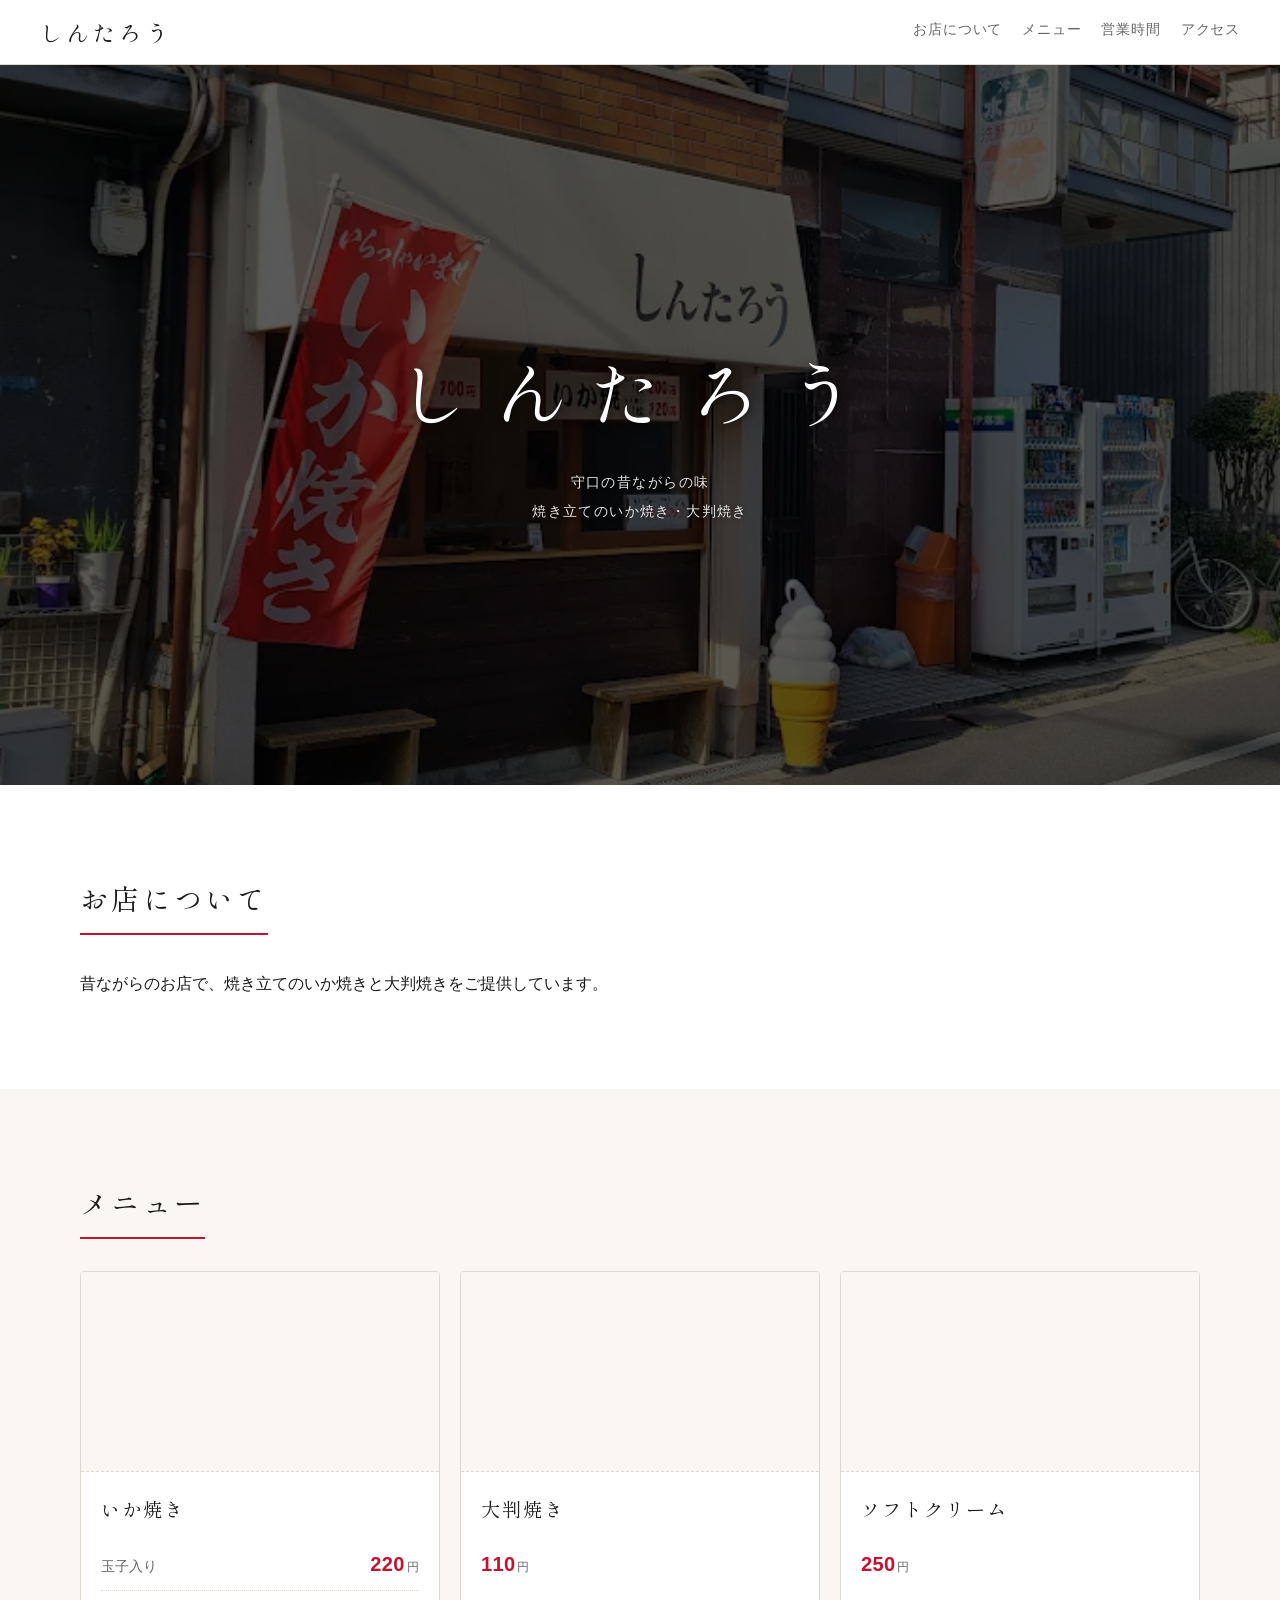
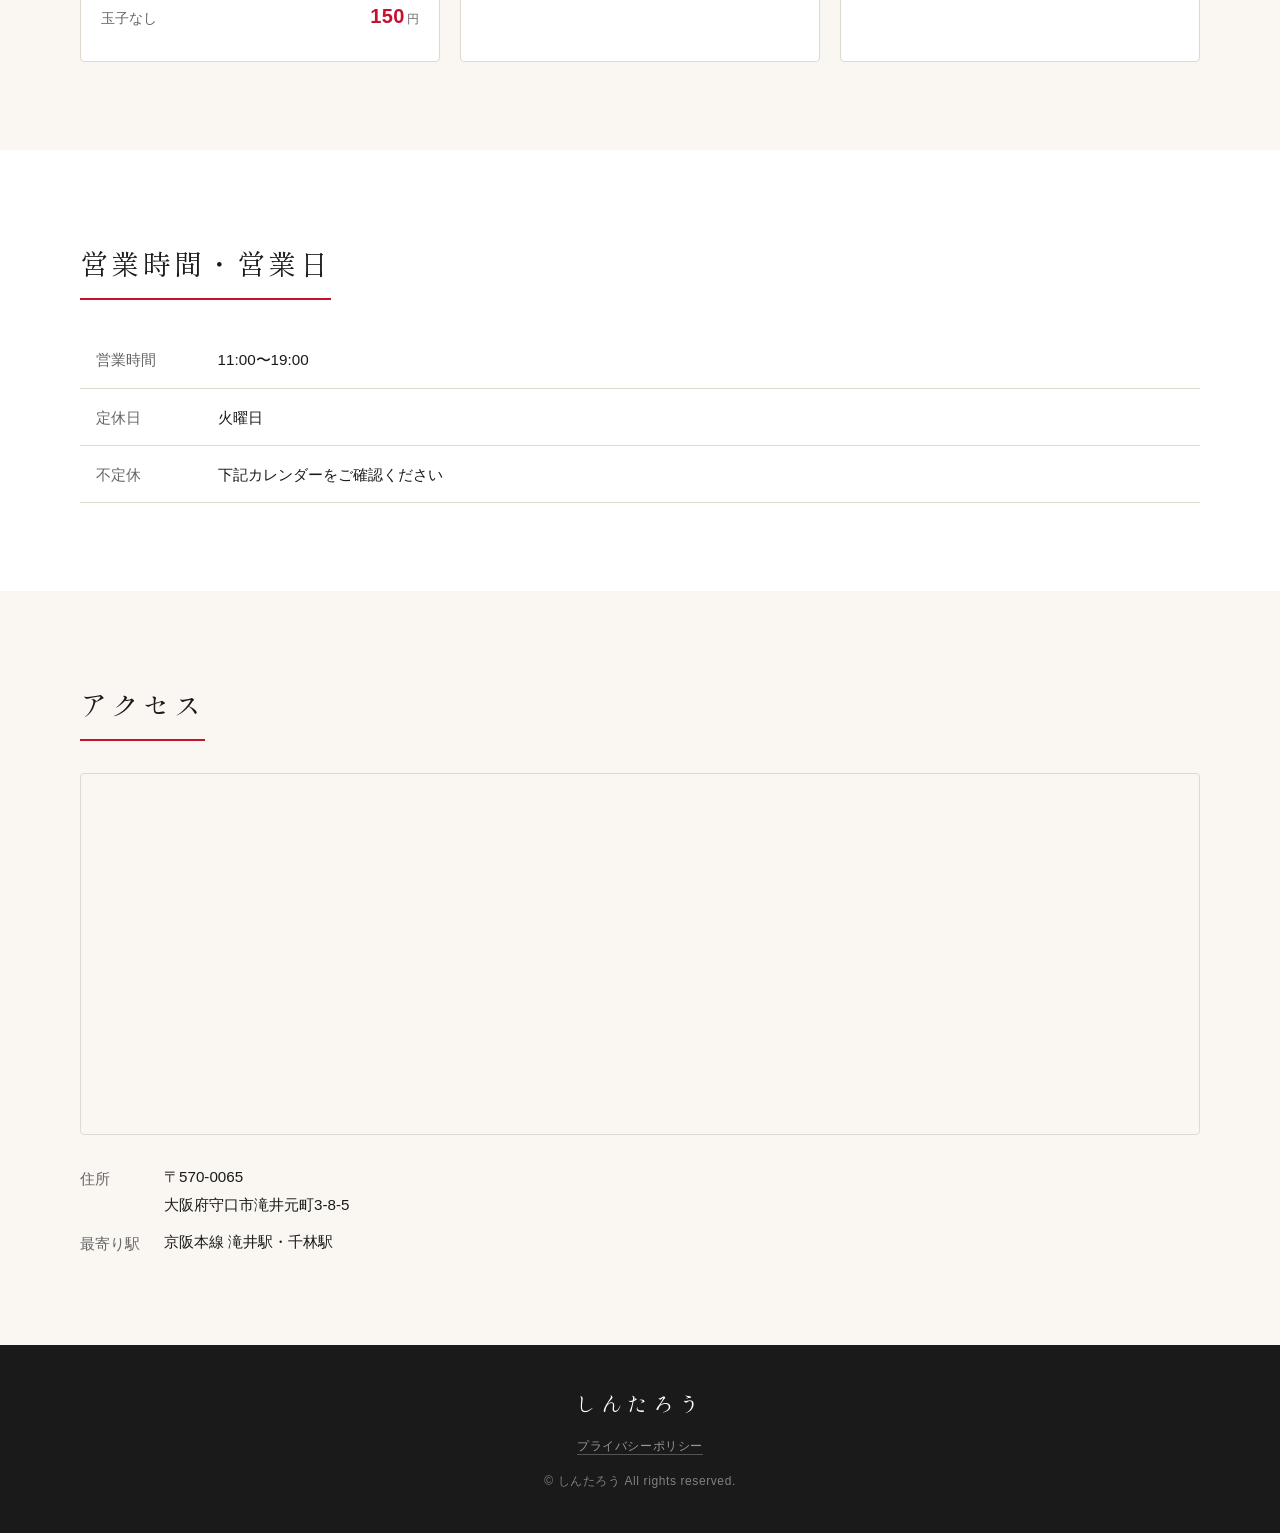
==== index.html @ 15f97fa0 "初回コミット: しんたろうHP" ====
<!DOCTYPE html>
<html lang="ja">
<head>
  <meta charset="UTF-8">
  <meta name="viewport" content="width=device-width, initial-scale=1.0">
  <meta http-equiv="X-Frame-Options" content="SAMEORIGIN">
  <meta http-equiv="X-Content-Type-Options" content="nosniff">
  <meta name="referrer" content="strict-origin-when-cross-origin">
  <meta http-equiv="Content-Security-Policy"
    content="default-src 'self'; style-src 'self'; font-src 'self'; frame-src https://maps.google.com https://www.google.com https://calendar.google.com; img-src 'self';">
  <title>しんたろう | いか焼き・大判焼き</title>
  <link rel="preload" href="fonts/shippori-mincho/VdGGAZweH5EbgHY6YExcZfDoj0BA3peS7qtgjp7PoXk4LwzLxlAlXE-_3UM.119.woff2" as="font" type="font/woff2" crossorigin>
  <link rel="stylesheet" href="style.css">
</head>
<body>

  <!-- ===== HEADER ===== -->
  <header class="site-header">
    <div class="header-inner">
      <a href="#" class="site-logo">しんたろう</a>
      <nav class="site-nav" aria-label="メインナビゲーション">
        <a href="#about">お店について</a>
        <a href="#menu">メニュー</a>
        <a href="#schedule">営業時間</a>
        <a href="#access">アクセス</a>
      </nav>
    </div>
  </header>

  <!-- ===== HERO ===== -->
  <!--
    [店舗外観写真を設定する場合]
    1. 写真を images/exterior/exterior-1.jpg に保存する
    2. style.css の「HERO」セクションのコメントを参照して background-image を設定する
  -->
  <section class="hero" aria-label="メインビジュアル">
    <div class="hero-content">
      <h1 class="hero-title">しんたろう</h1>
      <p class="hero-tagline">守口の昔ながらの味<br>焼き立てのいか焼き・大判焼き</p>
    </div>
  </section>

  <!-- ===== ABOUT ===== -->
  <section id="about" class="section">
    <div class="container">
      <h2 class="section-title">お店について</h2>
      <div class="about-body">
        <p class="about-text">昔ながらのお店で、焼き立てのいか焼きと大判焼きをご提供しています。</p>
        <!--
          [店舗写真]
          images/exterior/ に写真を格納後、以下のコメントを解除してください
        -->
        <!--
        <div class="about-photo">
          <img src="images/exterior/exterior-1.jpg" alt="しんたろう 店舗外観" width="600" height="400">
        </div>
        -->
      </div>
    </div>
  </section>

  <!-- ===== MENU ===== -->
  <section id="menu" class="section section-alt">
    <div class="container">
      <h2 class="section-title">メニュー</h2>
      <div class="menu-grid">

        <!-- いか焼き -->
        <article class="menu-card">
          <!--
            [いか焼き写真]
            images/products/ikayaki.jpg を保存後、以下を解除し
            .menu-img-placeholder の行を削除してください
          -->
          <!-- <img class="menu-img" src="images/products/ikayaki.jpg" alt="いか焼き" width="400" height="300"> -->
          <div class="menu-img-placeholder" aria-hidden="true"></div>
          <div class="menu-info">
            <h3 class="menu-name">いか焼き</h3>
            <ul class="menu-variants">
              <li>
                <span class="variant-label">玉子入り</span>
                <span class="variant-price">220<small>円</small></span>
              </li>
              <li>
                <span class="variant-label">玉子なし</span>
                <span class="variant-price">150<small>円</small></span>
              </li>
            </ul>
          </div>
        </article>

        <!-- 大判焼き -->
        <article class="menu-card">
          <!--
            [大判焼き写真]
            images/products/obanyaki.jpg を保存後、以下を解除し
            .menu-img-placeholder の行を削除してください
          -->
          <!-- <img class="menu-img" src="images/products/obanyaki.jpg" alt="大判焼き" width="400" height="300"> -->
          <div class="menu-img-placeholder" aria-hidden="true"></div>
          <div class="menu-info">
            <h3 class="menu-name">大判焼き</h3>
            <ul class="menu-variants">
              <li>
                <span class="variant-price">110<small>円</small></span>
              </li>
            </ul>
          </div>
        </article>

        <!-- ソフトクリーム -->
        <article class="menu-card">
          <!--
            [ソフトクリーム写真]
            images/products/softcream.jpg を保存後、以下を解除し
            .menu-img-placeholder の行を削除してください
          -->
          <!-- <img class="menu-img" src="images/products/softcream.jpg" alt="ソフトクリーム" width="400" height="300"> -->
          <div class="menu-img-placeholder" aria-hidden="true"></div>
          <div class="menu-info">
            <h3 class="menu-name">ソフトクリーム</h3>
            <ul class="menu-variants">
              <li>
                <span class="variant-price">250<small>円</small></span>
              </li>
            </ul>
          </div>
        </article>

        <!--
          [夏季メニュー追加箇所]
          夏季限定メニューを追加する場合は、以下のブロックをコピーして追記してください
        -->
        <!--
        <article class="menu-card">
          <div class="menu-img-placeholder" aria-hidden="true"></div>
          <div class="menu-info">
            <h3 class="menu-name">商品名</h3>
            <ul class="menu-variants">
              <li>
                <span class="variant-price">●●<small>円</small></span>
              </li>
            </ul>
          </div>
        </article>
        -->

      </div>
    </div>
  </section>

  <!-- ===== SCHEDULE ===== -->
  <section id="schedule" class="section">
    <div class="container">
      <h2 class="section-title">営業時間・営業日</h2>
      <table class="schedule-table">
        <tbody>
          <tr>
            <th scope="row">営業時間</th>
            <td>11:00〜19:00</td>
          </tr>
          <tr>
            <th scope="row">定休日</th>
            <td>火曜日</td>
          </tr>
          <tr>
            <th scope="row">不定休</th>
            <td>下記カレンダーをご確認ください</td>
          </tr>
        </tbody>
      </table>

      <!--
        [Googleカレンダー]
        カレンダー設定後、以下のコメントを解除してください
        src の URL を Google カレンダーの「埋め込みコード」で取得した URL に置き換えてください
      -->
      <!--
      <div class="calendar-embed">
        <iframe
          src="ここにGoogleカレンダーの埋め込みURLを入力"
          sandbox="allow-scripts allow-same-origin allow-popups"
          loading="lazy"
          width="100%"
          height="400"
          frameborder="0"
          scrolling="no"
          title="営業カレンダー">
        </iframe>
      </div>
      -->
    </div>
  </section>

  <!-- ===== ACCESS ===== -->
  <section id="access" class="section section-alt">
    <div class="container">
      <h2 class="section-title">アクセス</h2>

      <div class="map-embed">
        <iframe
          src="https://maps.google.com/maps?q=しんたろう+守口市&output=embed&hl=ja&z=18"
          sandbox="allow-scripts allow-same-origin"
          loading="lazy"
          width="100%"
          height="350"
          frameborder="0"
          allowfullscreen
          title="店舗地図">
        </iframe>
      </div>

      <dl class="access-list">
        <dt>住所</dt>
        <dd>〒570-0065<br>大阪府守口市滝井元町3-8-5</dd>
        <dt>最寄り駅</dt>
        <dd>京阪本線 滝井駅・千林駅</dd>
      </dl>
    </div>
  </section>

  <!-- ===== FOOTER ===== -->
  <footer class="site-footer">
    <p class="footer-logo">しんたろう</p>
    <nav class="footer-nav">
      <a href="privacy-policy.html">プライバシーポリシー</a>
    </nav>
    <p class="footer-copy">&copy; しんたろう All rights reserved.</p>
  </footer>

</body>
</html>
---- style.css ----
/* ===== FONT FACE (自己ホスティング / Shippori Mincho) ===== */

@font-face {
  font-family: 'Shippori Mincho';
  font-style: normal;
  font-weight: 400;
  font-display: swap;
  src: url('fonts/shippori-mincho/VdGGAZweH5EbgHY6YExcZfDoj0BA3peS7qtgjp7PoXk4LwzLxlAlXE-_3UM.97.woff2') format('woff2');
  unicode-range: U+7e, U+b4, U+25c6, U+2661, U+4e92, U+4eee, U+4ffa, U+5144, U+5237, U+5287, U+52b4, U+58c1, U+5bff, U+5c04, U+5c06, U+5e95, U+5f31, U+5f93, U+63c3, U+640d, U+6557, U+6614, U+662f, U+67d3, U+690d, U+6bba, U+6e6f, U+72af, U+732b, U+7518, U+7ae0, U+7ae5, U+7af6, U+822a, U+89e6, U+8a3a, U+8a98, U+8cb8, U+8de1, U+8e8d, U+95d8, U+961c, U+96a3, U+96ea, U+9bae, U+ff20, U+ff22, U+ff29, U+ff2b-ff2c;
}
@font-face {
  font-family: 'Shippori Mincho';
  font-style: normal;
  font-weight: 400;
  font-display: swap;
  src: url('fonts/shippori-mincho/VdGGAZweH5EbgHY6YExcZfDoj0BA3peS7qtgjp7PoXk4LwzLxlAlXE-_3UM.106.woff2') format('woff2');
  unicode-range: U+30f6, U+50ac, U+5178, U+51e6, U+5224, U+52dd, U+5883, U+5897, U+590f, U+5a5a, U+5bb3, U+5c65, U+5e03, U+5e2b, U+5e30, U+5eb7, U+6271, U+63f4, U+64ae, U+6574, U+672b, U+679a, U+6a29-6a2a, U+6ca2, U+6cc1, U+6d0b, U+713c, U+74b0, U+7981, U+7a0b, U+7bc0, U+7d1a, U+7d61, U+7fd2, U+822c, U+8996, U+89aa, U+8cac, U+8cbb, U+8d77, U+8def, U+9020, U+9152, U+9244, U+9662, U+967a, U+96e3, U+9759, U+ff16;
}
@font-face {
  font-family: 'Shippori Mincho';
  font-style: normal;
  font-weight: 400;
  font-display: swap;
  src: url('fonts/shippori-mincho/VdGGAZweH5EbgHY6YExcZfDoj0BA3peS7qtgjp7PoXk4LwzLxlAlXE-_3UM.111.woff2') format('woff2');
  unicode-range: U+2b, U+d7, U+300e-300f, U+4e07, U+4e8c, U+512a, U+5149, U+518d, U+5236, U+52b9, U+52d9, U+5468, U+578b, U+57fa, U+5b8c, U+5ba2, U+5c02, U+5de5, U+5f37, U+5f62, U+623b, U+63d0, U+652f, U+672a, U+6848, U+6d41, U+7136, U+7537, U+754c, U+76f4, U+79c1, U+7ba1, U+7d44, U+7d4c, U+7dcf, U+7dda, U+7de8, U+82b1, U+897f, U+8ca9, U+8cfc, U+904e, U+9664, U+982d, U+9858, U+98a8, U+9a13, U+ff13, U+ff5c;
}
@font-face {
  font-family: 'Shippori Mincho';
  font-style: normal;
  font-weight: 400;
  font-display: swap;
  src: url('fonts/shippori-mincho/VdGGAZweH5EbgHY6YExcZfDoj0BA3peS7qtgjp7PoXk4LwzLxlAlXE-_3UM.112.woff2') format('woff2');
  unicode-range: U+4e16, U+4e3b, U+4ea4, U+4ee4, U+4f4d, U+4f4f, U+4f55, U+4f9b, U+5317, U+5358, U+53c2, U+53e4, U+548c, U+571f, U+59cb, U+5cf6, U+5e38, U+63a2, U+63b2, U+6559, U+662d, U+679c, U+6c7a, U+72b6, U+7523, U+767d, U+770c, U+7a2e, U+7a3f, U+7a7a, U+7b2c, U+7b49, U+7d20, U+7d42, U+8003, U+8272, U+8a08, U+8aac, U+8cb7, U+8eab, U+8ee2, U+9054-9055, U+90fd, U+914d, U+91cd, U+969b, U+97f3, U+984c, U+ff06;
}
@font-face {
  font-family: 'Shippori Mincho';
  font-style: normal;
  font-weight: 400;
  font-display: swap;
  src: url('fonts/shippori-mincho/VdGGAZweH5EbgHY6YExcZfDoj0BA3peS7qtgjp7PoXk4LwzLxlAlXE-_3UM.113.woff2') format('woff2');
  unicode-range: U+26, U+5f, U+2026, U+203b, U+4e09, U+4eac, U+4ed5, U+4fa1, U+5143, U+5199, U+5207, U+539f, U+53e3, U+53f7, U+5411, U+5473, U+5546, U+55b6, U+5929, U+597d, U+5bb9, U+5c11, U+5c4b, U+5ddd, U+5f97, U+5fc5, U+6295, U+6301, U+6307, U+671b, U+76f8, U+78ba, U+795e, U+7d30, U+7d39, U+7d9a, U+89e3, U+8a00, U+8a73, U+8a8d, U+8a9e, U+8aad, U+8abf, U+8cea, U+8eca, U+8ffd, U+904b, U+9650, U+ff11-ff12;
}
@font-face {
  font-family: 'Shippori Mincho';
  font-style: normal;
  font-weight: 400;
  font-display: swap;
  src: url('fonts/shippori-mincho/VdGGAZweH5EbgHY6YExcZfDoj0BA3peS7qtgjp7PoXk4LwzLxlAlXE-_3UM.114.woff2') format('woff2');
  unicode-range: U+3e, U+3005, U+4e0d, U+4e88, U+4ecb, U+4ee3, U+4ef6, U+4fdd, U+4fe1, U+500b, U+50cf, U+5186, U+5316, U+53d7, U+540c, U+544a, U+54e1, U+5728, U+58f2, U+5973, U+5b89, U+5c71, U+5e02, U+5e97, U+5f15, U+5fc3, U+5fdc, U+601d, U+611b, U+611f, U+671f, U+6728, U+6765, U+683c, U+6b21, U+6ce8, U+6d3b, U+6d77, U+7530, U+7740, U+7acb, U+7d50, U+826f, U+8f09, U+8fbc, U+9001, U+9053, U+91ce, U+9762, U+98df;
}
@font-face {
  font-family: 'Shippori Mincho';
  font-style: normal;
  font-weight: 400;
  font-display: swap;
  src: url('fonts/shippori-mincho/VdGGAZweH5EbgHY6YExcZfDoj0BA3peS7qtgjp7PoXk4LwzLxlAlXE-_3UM.116.woff2') format('woff2');
  unicode-range: U+a9, U+3010-3011, U+30e2, U+4e0b, U+4eca, U+4ed6, U+4ed8, U+4f53, U+4f5c, U+4f7f, U+53d6, U+540d, U+54c1, U+5730, U+5916, U+5b50, U+5c0f, U+5f8c, U+624b, U+6570, U+6587, U+6599, U+691c, U+696d, U+6cd5, U+7269, U+7279, U+7406, U+767a-767b, U+77e5, U+7d04, U+7d22, U+8005, U+80fd, U+81ea, U+8868, U+8981, U+89a7, U+901a, U+9023, U+90e8, U+91d1, U+9332, U+958b, U+96c6, U+9ad8, U+ff1a, U+ff1f;
}
@font-face {
  font-family: 'Shippori Mincho';
  font-style: normal;
  font-weight: 400;
  font-display: swap;
  src: url('fonts/shippori-mincho/VdGGAZweH5EbgHY6YExcZfDoj0BA3peS7qtgjp7PoXk4LwzLxlAlXE-_3UM.117.woff2') format('woff2');
  unicode-range: U+4e, U+a0, U+3000, U+300c-300d, U+4e00, U+4e0a, U+4e2d, U+4e8b, U+4eba, U+4f1a, U+5165, U+5168, U+5185, U+51fa, U+5206, U+5229, U+524d, U+52d5, U+5408, U+554f, U+5831, U+5834, U+5927, U+5b9a, U+5e74, U+5f0f, U+60c5, U+65b0, U+65b9, U+6642, U+6700, U+672c, U+682a, U+6b63, U+6c17, U+7121, U+751f, U+7528, U+753b, U+76ee, U+793e, U+884c, U+898b, U+8a18, U+9593, U+95a2, U+ff01, U+ff08-ff09;
}
@font-face {
  font-family: 'Shippori Mincho';
  font-style: normal;
  font-weight: 400;
  font-display: swap;
  src: url('fonts/shippori-mincho/VdGGAZweH5EbgHY6YExcZfDoj0BA3peS7qtgjp7PoXk4LwzLxlAlXE-_3UM.118.woff2') format('woff2');
  unicode-range: U+21-22, U+27-2a, U+2c-3b, U+3f, U+41-4d, U+4f-5d, U+61-7b, U+7d, U+ab, U+ae, U+b2-b3, U+b7, U+bb, U+c9, U+cd, U+d6, U+d8, U+dc, U+e0-e5, U+e7-ed, U+ef, U+f1-f4, U+f6, U+f8, U+fa, U+fc-fd, U+103, U+14d, U+1b0, U+300-301, U+1ebf, U+1ec7, U+2013-2014, U+201c-201d, U+2039-203a, U+203c, U+2048-2049, U+2113, U+2122, U+65e5, U+6708, U+70b9;
}
@font-face {
  font-family: 'Shippori Mincho';
  font-style: normal;
  font-weight: 400;
  font-display: swap;
  src: url('fonts/shippori-mincho/VdGGAZweH5EbgHY6YExcZfDoj0BA3peS7qtgjp7PoXk4LwzLxlAlXE-_3UM.119.woff2') format('woff2');
  unicode-range: U+20, U+2027, U+3001-3002, U+3041-307f, U+3081-308f, U+3091-3093, U+3099-309a, U+309d-309e, U+30a1-30e1, U+30e3-30ed, U+30ef-30f0, U+30f2-30f4, U+30fb-30fe, U+ff0c, U+ff0e;
}

@font-face {
  font-family: 'Shippori Mincho';
  font-style: normal;
  font-weight: 700;
  font-display: swap;
  src: url('fonts/shippori-mincho/VdGDAZweH5EbgHY6YExcZfDoj0B4Z9Cm4fke5f7ErmwqJDbcxmkgTEWquC8NvBI.97.woff2') format('woff2');
  unicode-range: U+7e, U+b4, U+25c6, U+2661, U+4e92, U+4eee, U+4ffa, U+5144, U+5237, U+5287, U+52b4, U+58c1, U+5bff, U+5c04, U+5c06, U+5e95, U+5f31, U+5f93, U+63c3, U+640d, U+6557, U+6614, U+662f, U+67d3, U+690d, U+6bba, U+6e6f, U+72af, U+732b, U+7518, U+7ae0, U+7ae5, U+7af6, U+822a, U+89e6, U+8a3a, U+8a98, U+8cb8, U+8de1, U+8e8d, U+95d8, U+961c, U+96a3, U+96ea, U+9bae, U+ff20, U+ff22, U+ff29, U+ff2b-ff2c;
}
@font-face {
  font-family: 'Shippori Mincho';
  font-style: normal;
  font-weight: 700;
  font-display: swap;
  src: url('fonts/shippori-mincho/VdGDAZweH5EbgHY6YExcZfDoj0B4Z9Cm4fke5f7ErmwqJDbcxmkgTEWquC8NvBI.106.woff2') format('woff2');
  unicode-range: U+30f6, U+50ac, U+5178, U+51e6, U+5224, U+52dd, U+5883, U+5897, U+590f, U+5a5a, U+5bb3, U+5c65, U+5e03, U+5e2b, U+5e30, U+5eb7, U+6271, U+63f4, U+64ae, U+6574, U+672b, U+679a, U+6a29-6a2a, U+6ca2, U+6cc1, U+6d0b, U+713c, U+74b0, U+7981, U+7a0b, U+7bc0, U+7d1a, U+7d61, U+7fd2, U+822c, U+8996, U+89aa, U+8cac, U+8cbb, U+8d77, U+8def, U+9020, U+9152, U+9244, U+9662, U+967a, U+96e3, U+9759, U+ff16;
}
@font-face {
  font-family: 'Shippori Mincho';
  font-style: normal;
  font-weight: 700;
  font-display: swap;
  src: url('fonts/shippori-mincho/VdGDAZweH5EbgHY6YExcZfDoj0B4Z9Cm4fke5f7ErmwqJDbcxmkgTEWquC8NvBI.111.woff2') format('woff2');
  unicode-range: U+2b, U+d7, U+300e-300f, U+4e07, U+4e8c, U+512a, U+5149, U+518d, U+5236, U+52b9, U+52d9, U+5468, U+578b, U+57fa, U+5b8c, U+5ba2, U+5c02, U+5de5, U+5f37, U+5f62, U+623b, U+63d0, U+652f, U+672a, U+6848, U+6d41, U+7136, U+7537, U+754c, U+76f4, U+79c1, U+7ba1, U+7d44, U+7d4c, U+7dcf, U+7dda, U+7de8, U+82b1, U+897f, U+8ca9, U+8cfc, U+904e, U+9664, U+982d, U+9858, U+98a8, U+9a13, U+ff13, U+ff5c;
}
@font-face {
  font-family: 'Shippori Mincho';
  font-style: normal;
  font-weight: 700;
  font-display: swap;
  src: url('fonts/shippori-mincho/VdGDAZweH5EbgHY6YExcZfDoj0B4Z9Cm4fke5f7ErmwqJDbcxmkgTEWquC8NvBI.112.woff2') format('woff2');
  unicode-range: U+4e16, U+4e3b, U+4ea4, U+4ee4, U+4f4d, U+4f4f, U+4f55, U+4f9b, U+5317, U+5358, U+53c2, U+53e4, U+548c, U+571f, U+59cb, U+5cf6, U+5e38, U+63a2, U+63b2, U+6559, U+662d, U+679c, U+6c7a, U+72b6, U+7523, U+767d, U+770c, U+7a2e, U+7a3f, U+7a7a, U+7b2c, U+7b49, U+7d20, U+7d42, U+8003, U+8272, U+8a08, U+8aac, U+8cb7, U+8eab, U+8ee2, U+9054-9055, U+90fd, U+914d, U+91cd, U+969b, U+97f3, U+984c, U+ff06;
}
@font-face {
  font-family: 'Shippori Mincho';
  font-style: normal;
  font-weight: 700;
  font-display: swap;
  src: url('fonts/shippori-mincho/VdGDAZweH5EbgHY6YExcZfDoj0B4Z9Cm4fke5f7ErmwqJDbcxmkgTEWquC8NvBI.113.woff2') format('woff2');
  unicode-range: U+26, U+5f, U+2026, U+203b, U+4e09, U+4eac, U+4ed5, U+4fa1, U+5143, U+5199, U+5207, U+539f, U+53e3, U+53f7, U+5411, U+5473, U+5546, U+55b6, U+5929, U+597d, U+5bb9, U+5c11, U+5c4b, U+5ddd, U+5f97, U+5fc5, U+6295, U+6301, U+6307, U+671b, U+76f8, U+78ba, U+795e, U+7d30, U+7d39, U+7d9a, U+89e3, U+8a00, U+8a73, U+8a8d, U+8a9e, U+8aad, U+8abf, U+8cea, U+8eca, U+8ffd, U+904b, U+9650, U+ff11-ff12;
}
@font-face {
  font-family: 'Shippori Mincho';
  font-style: normal;
  font-weight: 700;
  font-display: swap;
  src: url('fonts/shippori-mincho/VdGDAZweH5EbgHY6YExcZfDoj0B4Z9Cm4fke5f7ErmwqJDbcxmkgTEWquC8NvBI.114.woff2') format('woff2');
  unicode-range: U+3e, U+3005, U+4e0d, U+4e88, U+4ecb, U+4ee3, U+4ef6, U+4fdd, U+4fe1, U+500b, U+50cf, U+5186, U+5316, U+53d7, U+540c, U+544a, U+54e1, U+5728, U+58f2, U+5973, U+5b89, U+5c71, U+5e02, U+5e97, U+5f15, U+5fc3, U+5fdc, U+601d, U+611b, U+611f, U+671f, U+6728, U+6765, U+683c, U+6b21, U+6ce8, U+6d3b, U+6d77, U+7530, U+7740, U+7acb, U+7d50, U+826f, U+8f09, U+8fbc, U+9001, U+9053, U+91ce, U+9762, U+98df;
}
@font-face {
  font-family: 'Shippori Mincho';
  font-style: normal;
  font-weight: 700;
  font-display: swap;
  src: url('fonts/shippori-mincho/VdGDAZweH5EbgHY6YExcZfDoj0B4Z9Cm4fke5f7ErmwqJDbcxmkgTEWquC8NvBI.116.woff2') format('woff2');
  unicode-range: U+a9, U+3010-3011, U+30e2, U+4e0b, U+4eca, U+4ed6, U+4ed8, U+4f53, U+4f5c, U+4f7f, U+53d6, U+540d, U+54c1, U+5730, U+5916, U+5b50, U+5c0f, U+5f8c, U+624b, U+6570, U+6587, U+6599, U+691c, U+696d, U+6cd5, U+7269, U+7279, U+7406, U+767a-767b, U+77e5, U+7d04, U+7d22, U+8005, U+80fd, U+81ea, U+8868, U+8981, U+89a7, U+901a, U+9023, U+90e8, U+91d1, U+9332, U+958b, U+96c6, U+9ad8, U+ff1a, U+ff1f;
}
@font-face {
  font-family: 'Shippori Mincho';
  font-style: normal;
  font-weight: 700;
  font-display: swap;
  src: url('fonts/shippori-mincho/VdGDAZweH5EbgHY6YExcZfDoj0B4Z9Cm4fke5f7ErmwqJDbcxmkgTEWquC8NvBI.117.woff2') format('woff2');
  unicode-range: U+4e, U+a0, U+3000, U+300c-300d, U+4e00, U+4e0a, U+4e2d, U+4e8b, U+4eba, U+4f1a, U+5165, U+5168, U+5185, U+51fa, U+5206, U+5229, U+524d, U+52d5, U+5408, U+554f, U+5831, U+5834, U+5927, U+5b9a, U+5e74, U+5f0f, U+60c5, U+65b0, U+65b9, U+6642, U+6700, U+672c, U+682a, U+6b63, U+6c17, U+7121, U+751f, U+7528, U+753b, U+76ee, U+793e, U+884c, U+898b, U+8a18, U+9593, U+95a2, U+ff01, U+ff08-ff09;
}
@font-face {
  font-family: 'Shippori Mincho';
  font-style: normal;
  font-weight: 700;
  font-display: swap;
  src: url('fonts/shippori-mincho/VdGDAZweH5EbgHY6YExcZfDoj0B4Z9Cm4fke5f7ErmwqJDbcxmkgTEWquC8NvBI.118.woff2') format('woff2');
  unicode-range: U+21-22, U+27-2a, U+2c-3b, U+3f, U+41-4d, U+4f-5d, U+61-7b, U+7d, U+ab, U+ae, U+b2-b3, U+b7, U+bb, U+c9, U+cd, U+d6, U+d8, U+dc, U+e0-e5, U+e7-ed, U+ef, U+f1-f4, U+f6, U+f8, U+fa, U+fc-fd, U+103, U+14d, U+1b0, U+300-301, U+1ebf, U+1ec7, U+2013-2014, U+201c-201d, U+2039-203a, U+203c, U+2048-2049, U+2113, U+2122, U+65e5, U+6708, U+70b9;
}
@font-face {
  font-family: 'Shippori Mincho';
  font-style: normal;
  font-weight: 700;
  font-display: swap;
  src: url('fonts/shippori-mincho/VdGDAZweH5EbgHY6YExcZfDoj0B4Z9Cm4fke5f7ErmwqJDbcxmkgTEWquC8NvBI.119.woff2') format('woff2');
  unicode-range: U+20, U+2027, U+3001-3002, U+3041-307f, U+3081-308f, U+3091-3093, U+3099-309a, U+309d-309e, U+30a1-30e1, U+30e3-30ed, U+30ef-30f0, U+30f2-30f4, U+30fb-30fe, U+ff0c, U+ff0e;
}


/* ===== VARIABLES ===== */

:root {
  --color-bg:       #FFFFFF;
  --color-bg-alt:   #FAF7F2;
  --color-accent:   #C41230;
  --color-text:     #1A1A1A;
  --color-text-sub: #666666;
  --color-border:   #E0D9D0;

  --font-heading: 'Shippori Mincho', '游明朝', 'Yu Mincho', serif;
  --font-body: 'Noto Sans JP', 'Hiragino Kaku Gothic Pro', 'Yu Gothic', sans-serif;

  --max-width: 1200px;
  --section-py: 3.5rem;
  --section-px: 1.25rem;
}


/* ===== RESET / BASE ===== */

*, *::before, *::after {
  box-sizing: border-box;
  margin: 0;
  padding: 0;
}

html {
  scroll-behavior: smooth;
  font-size: 16px;
}

body {
  font-family: var(--font-body);
  color: var(--color-text);
  background: var(--color-bg);
  line-height: 1.8;
  -webkit-text-size-adjust: 100%;
}

img {
  width: 100%;
  height: auto;
  display: block;
}

ul {
  list-style: none;
}

a {
  color: inherit;
  text-decoration: none;
}


/* ===== CONTAINER ===== */

.container {
  width: 100%;
  max-width: var(--max-width);
  margin-inline: auto;
  padding-inline: var(--section-px);
}


/* ===== SECTION (共通) ===== */

.section {
  padding-block: var(--section-py);
  background: var(--color-bg);
}

.section-alt {
  background: var(--color-bg-alt);
}

.section-title {
  font-family: var(--font-heading);
  font-size: 1.5rem;
  font-weight: 400;
  letter-spacing: 0.12em;
  margin-bottom: 2rem;
  padding-bottom: 0.6rem;
  border-bottom: 2px solid var(--color-accent);
  display: inline-block;
}


/* ===== HEADER ===== */

.site-header {
  position: sticky;
  top: 0;
  z-index: 100;
  background: var(--color-bg);
  border-bottom: 1px solid var(--color-border);
}

.header-inner {
  display: flex;
  flex-direction: column;
  align-items: center;
  gap: 0.4rem;
  padding-block: 0.75rem;
  padding-inline: var(--section-px);
  width: 100%;
}

.site-logo {
  font-family: var(--font-heading);
  font-size: 1.4rem;
  font-weight: 400;
  letter-spacing: 0.2em;
  color: var(--color-text);
}

.site-nav {
  display: flex;
  gap: 1.25rem;
  flex-wrap: wrap;
  justify-content: center;
}

.site-nav a {
  font-size: 0.78rem;
  color: var(--color-text-sub);
  letter-spacing: 0.06em;
  padding-bottom: 2px;
  border-bottom: 1px solid transparent;
  transition: color 0.2s, border-color 0.2s;
}

.site-nav a:hover {
  color: var(--color-accent);
  border-bottom-color: var(--color-accent);
}


/* ===== HERO ===== */

.hero {
  background-image: url('images/exterior/exterior-1.jpg');
  background-size: cover;
  background-position: center;
  position: relative;
  display: flex;
  align-items: center;
  justify-content: center;
  min-height: 42vh;
  text-align: center;
  padding: 3rem var(--section-px);
}

.hero::before {
  content: '';
  position: absolute;
  inset: 0;
  background: rgba(0, 0, 0, 0.65);
}

.hero-content {
  position: relative;
  color: #fff;
}

.hero-title {
  font-family: var(--font-heading);
  font-size: 2.6rem;
  font-weight: 400;
  letter-spacing: 0.35em;
  margin-bottom: 0.8rem;
  text-shadow: 0 2px 8px rgba(0, 0, 0, 0.6);
}

.hero-tagline {
  font-size: 0.88rem;
  letter-spacing: 0.1em;
  line-height: 2;
  opacity: 0.9;
  text-shadow: 0 1px 4px rgba(0, 0, 0, 0.6);
}


/* ===== ABOUT ===== */

.about-body {
  display: flex;
  flex-direction: column;
  gap: 1.5rem;
}

.about-text {
  font-size: 1rem;
  line-height: 2.1;
}

.about-photo img {
  border-radius: 4px;
}


/* ===== MENU ===== */

.menu-grid {
  display: grid;
  grid-template-columns: 1fr;
  gap: 1.25rem;
}

.menu-card {
  background: var(--color-bg);
  border: 1px solid var(--color-border);
  border-radius: 4px;
  overflow: hidden;
}

.menu-img {
  width: 100%;
  height: 200px;
  object-fit: cover;
}

.menu-img-placeholder {
  width: 100%;
  height: 200px;
  background: var(--color-bg-alt);
  border-bottom: 1px dashed var(--color-border);
}

.menu-info {
  padding: 1.25rem;
}

.menu-name {
  font-family: var(--font-heading);
  font-size: 1.2rem;
  font-weight: 400;
  letter-spacing: 0.1em;
  margin-bottom: 0.8rem;
}

.menu-variants {
  display: flex;
  flex-direction: column;
  gap: 0;
}

.menu-variants li {
  display: flex;
  justify-content: space-between;
  align-items: baseline;
  font-size: 0.9rem;
  padding-block: 0.45rem;
  border-bottom: 1px dotted var(--color-border);
}

.menu-variants li:last-child {
  border-bottom: none;
}

.variant-label {
  color: var(--color-text-sub);
}

.variant-price {
  font-size: 1.25rem;
  font-weight: 700;
  color: var(--color-accent);
  letter-spacing: 0.02em;
}

.variant-price small {
  font-size: 0.72rem;
  font-weight: 400;
  color: var(--color-text-sub);
  margin-left: 0.15em;
}


/* ===== SCHEDULE ===== */

.schedule-table {
  width: 100%;
  border-collapse: collapse;
  font-size: 0.95rem;
}

.schedule-table th,
.schedule-table td {
  padding: 0.9rem 1rem;
  text-align: left;
  border-bottom: 1px solid var(--color-border);
}

.schedule-table th {
  width: 8em;
  font-weight: 500;
  color: var(--color-text-sub);
  white-space: nowrap;
}

.calendar-embed {
  margin-top: 2rem;
  border: 1px solid var(--color-border);
  border-radius: 4px;
  overflow: hidden;
}


/* ===== ACCESS ===== */

.map-embed {
  margin-bottom: 1.75rem;
  border: 1px solid var(--color-border);
  border-radius: 4px;
  overflow: hidden;
}

.access-list {
  display: grid;
  grid-template-columns: auto 1fr;
  gap: 0.65rem 1.5rem;
  font-size: 0.95rem;
}

.access-list dt {
  font-weight: 500;
  color: var(--color-text-sub);
  white-space: nowrap;
  padding-top: 0.1em;
}

.access-list dd {
  line-height: 1.8;
}


/* ===== FOOTER ===== */

.site-footer {
  background: var(--color-text);
  color: #fff;
  text-align: center;
  padding: 2.5rem var(--section-px);
}

.footer-logo {
  font-family: var(--font-heading);
  font-size: 1.3rem;
  font-weight: 400;
  letter-spacing: 0.25em;
  margin-bottom: 0.5rem;
}

.footer-nav {
  margin-bottom: 0.75rem;
}

.footer-nav a {
  font-size: 0.75rem;
  color: rgba(255, 255, 255, 0.55);
  letter-spacing: 0.05em;
  border-bottom: 1px solid rgba(255, 255, 255, 0.25);
  padding-bottom: 1px;
  transition: color 0.2s;
}

.footer-nav a:hover {
  color: #fff;
}

.footer-copy {
  font-size: 0.75rem;
  color: rgba(255, 255, 255, 0.45);
  letter-spacing: 0.05em;
}


/* ===== PRIVACY POLICY ===== */

.policy-body {
  display: flex;
  flex-direction: column;
  gap: 2rem;
  max-width: 720px;
}

.policy-section {
  display: flex;
  flex-direction: column;
  gap: 0.75rem;
}

.policy-heading {
  font-family: var(--font-heading);
  font-size: 1.1rem;
  font-weight: 400;
  letter-spacing: 0.08em;
  color: var(--color-text);
  padding-bottom: 0.4rem;
  border-bottom: 1px solid var(--color-border);
}

.policy-body p {
  font-size: 0.95rem;
  line-height: 1.9;
  color: var(--color-text);
}

.policy-list {
  list-style: disc;
  padding-left: 1.5rem;
  display: flex;
  flex-direction: column;
  gap: 0.3rem;
  font-size: 0.95rem;
  line-height: 1.9;
}

.policy-link-wrap a {
  color: var(--color-accent);
  border-bottom: 1px solid currentColor;
  padding-bottom: 1px;
  font-size: 0.9rem;
}

.policy-date {
  font-size: 0.85rem;
  color: var(--color-text-sub);
  margin-top: 1rem;
}


/* ===== RESPONSIVE — TABLET (600px+) ===== */

@media (min-width: 600px) {
  :root {
    --section-px: 2rem;
    --section-py: 4.5rem;
  }

  .header-inner {
    flex-direction: row;
    justify-content: space-between;
  }

  .site-nav a {
    font-size: 0.85rem;
  }

  .hero {
    min-height: 50vh;
  }

  .hero-title {
    font-size: 3.5rem;
  }

  .menu-grid {
    grid-template-columns: repeat(2, 1fr);
  }

  .about-body {
    flex-direction: row;
    align-items: flex-start;
    gap: 2.5rem;
  }

  .about-text {
    flex: 1;
  }

  .about-photo {
    flex: 1;
  }
}


/* ===== RESPONSIVE — PC (1024px+) ===== */

@media (min-width: 1024px) {
  :root {
    --section-px: 2.5rem;
    --section-py: 5.5rem;
  }

  .hero {
    min-height: 80vh;
  }

  .hero-title {
    font-size: 4.5rem;
  }

  .section-title {
    font-size: 1.75rem;
  }

  .menu-grid {
    grid-template-columns: repeat(3, 1fr);
  }
}
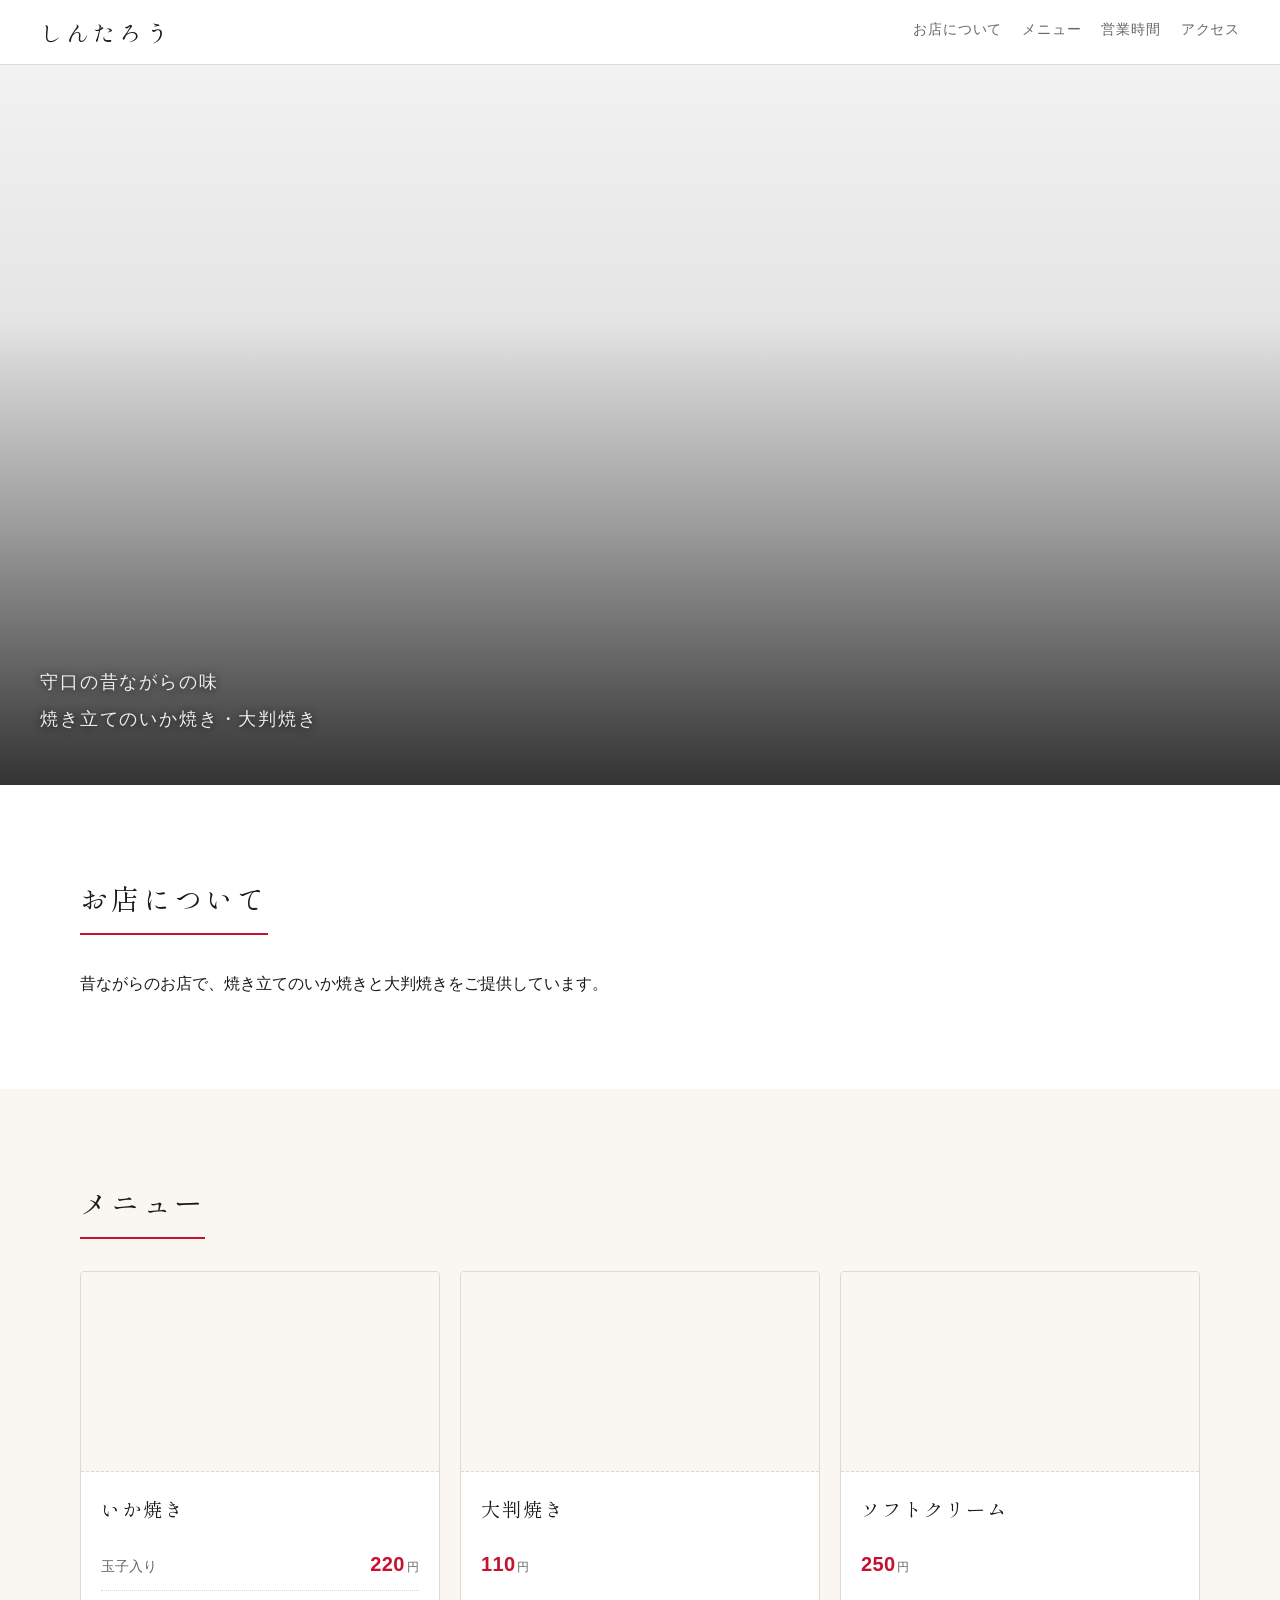
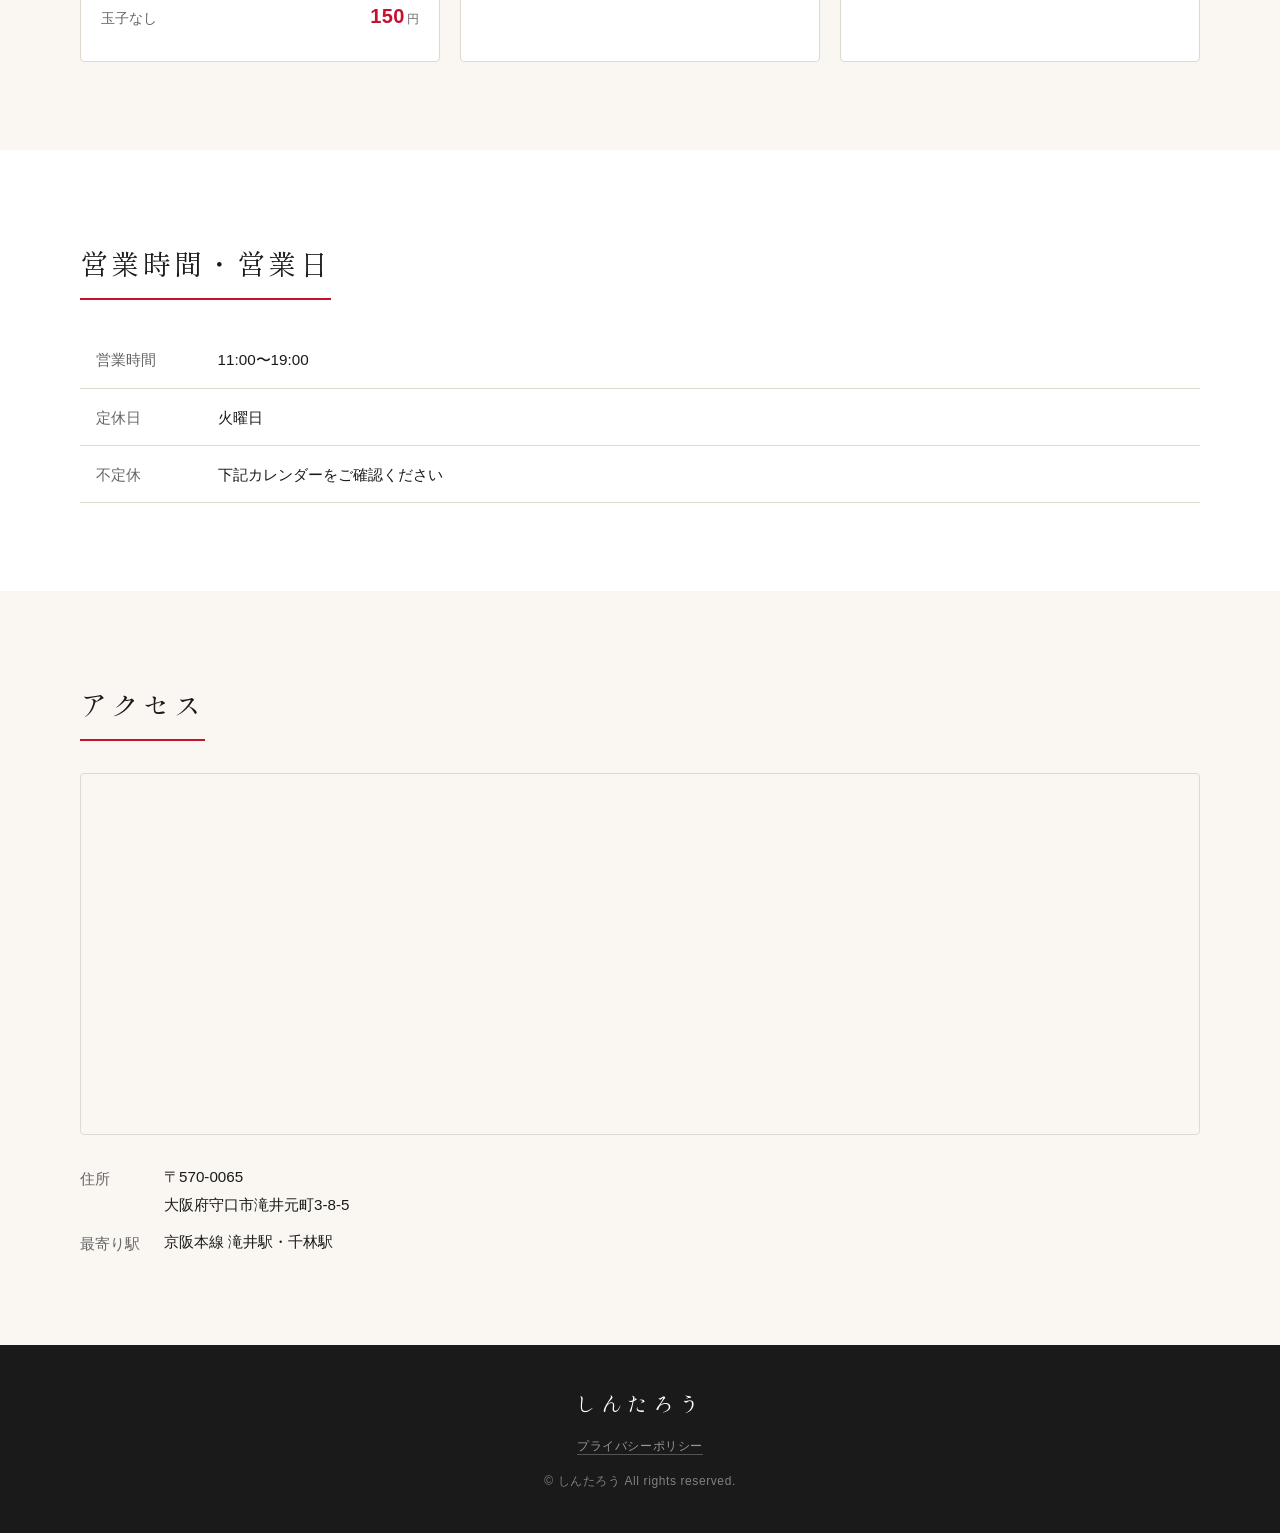
==== commit 5cf853aa: "feat: Hero セクションに CSS keyframe スライドショーを実装 - 店舗外観写真3枚（webp）をクロスフェードで切り替えるスライドショーを追加 - グラデーションオーバーレイ（下" ====
--- a/index.html
+++ b/index.html
@@ -28,14 +28,11 @@
   </header>
 
   <!-- ===== HERO ===== -->
-  <!--
-    [店舗外観写真を設定する場合]
-    1. 写真を images/exterior/exterior-1.jpg に保存する
-    2. style.css の「HERO」セクションのコメントを参照して background-image を設定する
-  -->
   <section class="hero" aria-label="メインビジュアル">
+    <div class="hero-slide hero-slide--1" aria-hidden="true"></div>
+    <div class="hero-slide hero-slide--2" aria-hidden="true"></div>
+    <div class="hero-slide hero-slide--3" aria-hidden="true"></div>
     <div class="hero-content">
-      <h1 class="hero-title">しんたろう</h1>
       <p class="hero-tagline">守口の昔ながらの味<br>焼き立てのいか焼き・大判焼き</p>
     </div>
   </section>
@@ -199,13 +196,13 @@
 
       <div class="map-embed">
         <iframe
-          src="https://maps.google.com/maps?q=しんたろう+守口市&output=embed&hl=ja&z=18"
-          sandbox="allow-scripts allow-same-origin"
-          loading="lazy"
+          src="https://www.google.com/maps/embed?pb=!1m14!1m8!1m3!1d1639.593807364165!2d135.558854!3d34.725665!3m2!1i1024!2i768!4f13.1!3m3!1m2!1s0x6000e10b9ab30001%3A0xc4cb80f1c37f823f!2z44GX44KL44Gf44KN44GG!5e0!3m2!1sja!2sus!4v1777469554368!5m2!1sja!2sus"
           width="100%"
           height="350"
           frameborder="0"
           allowfullscreen
+          loading="lazy"
+          referrerpolicy="no-referrer-when-downgrade"
           title="店舗地図">
         </iframe>
       </div>
--- a/style.css
+++ b/style.css
@@ -1,190 +1,323 @@
 /* ===== FONT FACE (自己ホスティング / Shippori Mincho) ===== */
 
 @font-face {
-  font-family: 'Shippori Mincho';
-  font-style: normal;
-  font-weight: 400;
-  font-display: swap;
-  src: url('fonts/shippori-mincho/VdGGAZweH5EbgHY6YExcZfDoj0BA3peS7qtgjp7PoXk4LwzLxlAlXE-_3UM.97.woff2') format('woff2');
-  unicode-range: U+7e, U+b4, U+25c6, U+2661, U+4e92, U+4eee, U+4ffa, U+5144, U+5237, U+5287, U+52b4, U+58c1, U+5bff, U+5c04, U+5c06, U+5e95, U+5f31, U+5f93, U+63c3, U+640d, U+6557, U+6614, U+662f, U+67d3, U+690d, U+6bba, U+6e6f, U+72af, U+732b, U+7518, U+7ae0, U+7ae5, U+7af6, U+822a, U+89e6, U+8a3a, U+8a98, U+8cb8, U+8de1, U+8e8d, U+95d8, U+961c, U+96a3, U+96ea, U+9bae, U+ff20, U+ff22, U+ff29, U+ff2b-ff2c;
-}
-@font-face {
-  font-family: 'Shippori Mincho';
-  font-style: normal;
-  font-weight: 400;
-  font-display: swap;
-  src: url('fonts/shippori-mincho/VdGGAZweH5EbgHY6YExcZfDoj0BA3peS7qtgjp7PoXk4LwzLxlAlXE-_3UM.106.woff2') format('woff2');
-  unicode-range: U+30f6, U+50ac, U+5178, U+51e6, U+5224, U+52dd, U+5883, U+5897, U+590f, U+5a5a, U+5bb3, U+5c65, U+5e03, U+5e2b, U+5e30, U+5eb7, U+6271, U+63f4, U+64ae, U+6574, U+672b, U+679a, U+6a29-6a2a, U+6ca2, U+6cc1, U+6d0b, U+713c, U+74b0, U+7981, U+7a0b, U+7bc0, U+7d1a, U+7d61, U+7fd2, U+822c, U+8996, U+89aa, U+8cac, U+8cbb, U+8d77, U+8def, U+9020, U+9152, U+9244, U+9662, U+967a, U+96e3, U+9759, U+ff16;
-}
-@font-face {
-  font-family: 'Shippori Mincho';
-  font-style: normal;
-  font-weight: 400;
-  font-display: swap;
-  src: url('fonts/shippori-mincho/VdGGAZweH5EbgHY6YExcZfDoj0BA3peS7qtgjp7PoXk4LwzLxlAlXE-_3UM.111.woff2') format('woff2');
-  unicode-range: U+2b, U+d7, U+300e-300f, U+4e07, U+4e8c, U+512a, U+5149, U+518d, U+5236, U+52b9, U+52d9, U+5468, U+578b, U+57fa, U+5b8c, U+5ba2, U+5c02, U+5de5, U+5f37, U+5f62, U+623b, U+63d0, U+652f, U+672a, U+6848, U+6d41, U+7136, U+7537, U+754c, U+76f4, U+79c1, U+7ba1, U+7d44, U+7d4c, U+7dcf, U+7dda, U+7de8, U+82b1, U+897f, U+8ca9, U+8cfc, U+904e, U+9664, U+982d, U+9858, U+98a8, U+9a13, U+ff13, U+ff5c;
-}
-@font-face {
-  font-family: 'Shippori Mincho';
-  font-style: normal;
-  font-weight: 400;
-  font-display: swap;
-  src: url('fonts/shippori-mincho/VdGGAZweH5EbgHY6YExcZfDoj0BA3peS7qtgjp7PoXk4LwzLxlAlXE-_3UM.112.woff2') format('woff2');
-  unicode-range: U+4e16, U+4e3b, U+4ea4, U+4ee4, U+4f4d, U+4f4f, U+4f55, U+4f9b, U+5317, U+5358, U+53c2, U+53e4, U+548c, U+571f, U+59cb, U+5cf6, U+5e38, U+63a2, U+63b2, U+6559, U+662d, U+679c, U+6c7a, U+72b6, U+7523, U+767d, U+770c, U+7a2e, U+7a3f, U+7a7a, U+7b2c, U+7b49, U+7d20, U+7d42, U+8003, U+8272, U+8a08, U+8aac, U+8cb7, U+8eab, U+8ee2, U+9054-9055, U+90fd, U+914d, U+91cd, U+969b, U+97f3, U+984c, U+ff06;
-}
-@font-face {
-  font-family: 'Shippori Mincho';
-  font-style: normal;
-  font-weight: 400;
-  font-display: swap;
-  src: url('fonts/shippori-mincho/VdGGAZweH5EbgHY6YExcZfDoj0BA3peS7qtgjp7PoXk4LwzLxlAlXE-_3UM.113.woff2') format('woff2');
-  unicode-range: U+26, U+5f, U+2026, U+203b, U+4e09, U+4eac, U+4ed5, U+4fa1, U+5143, U+5199, U+5207, U+539f, U+53e3, U+53f7, U+5411, U+5473, U+5546, U+55b6, U+5929, U+597d, U+5bb9, U+5c11, U+5c4b, U+5ddd, U+5f97, U+5fc5, U+6295, U+6301, U+6307, U+671b, U+76f8, U+78ba, U+795e, U+7d30, U+7d39, U+7d9a, U+89e3, U+8a00, U+8a73, U+8a8d, U+8a9e, U+8aad, U+8abf, U+8cea, U+8eca, U+8ffd, U+904b, U+9650, U+ff11-ff12;
-}
-@font-face {
-  font-family: 'Shippori Mincho';
-  font-style: normal;
-  font-weight: 400;
-  font-display: swap;
-  src: url('fonts/shippori-mincho/VdGGAZweH5EbgHY6YExcZfDoj0BA3peS7qtgjp7PoXk4LwzLxlAlXE-_3UM.114.woff2') format('woff2');
-  unicode-range: U+3e, U+3005, U+4e0d, U+4e88, U+4ecb, U+4ee3, U+4ef6, U+4fdd, U+4fe1, U+500b, U+50cf, U+5186, U+5316, U+53d7, U+540c, U+544a, U+54e1, U+5728, U+58f2, U+5973, U+5b89, U+5c71, U+5e02, U+5e97, U+5f15, U+5fc3, U+5fdc, U+601d, U+611b, U+611f, U+671f, U+6728, U+6765, U+683c, U+6b21, U+6ce8, U+6d3b, U+6d77, U+7530, U+7740, U+7acb, U+7d50, U+826f, U+8f09, U+8fbc, U+9001, U+9053, U+91ce, U+9762, U+98df;
-}
-@font-face {
-  font-family: 'Shippori Mincho';
-  font-style: normal;
-  font-weight: 400;
-  font-display: swap;
-  src: url('fonts/shippori-mincho/VdGGAZweH5EbgHY6YExcZfDoj0BA3peS7qtgjp7PoXk4LwzLxlAlXE-_3UM.116.woff2') format('woff2');
-  unicode-range: U+a9, U+3010-3011, U+30e2, U+4e0b, U+4eca, U+4ed6, U+4ed8, U+4f53, U+4f5c, U+4f7f, U+53d6, U+540d, U+54c1, U+5730, U+5916, U+5b50, U+5c0f, U+5f8c, U+624b, U+6570, U+6587, U+6599, U+691c, U+696d, U+6cd5, U+7269, U+7279, U+7406, U+767a-767b, U+77e5, U+7d04, U+7d22, U+8005, U+80fd, U+81ea, U+8868, U+8981, U+89a7, U+901a, U+9023, U+90e8, U+91d1, U+9332, U+958b, U+96c6, U+9ad8, U+ff1a, U+ff1f;
-}
-@font-face {
-  font-family: 'Shippori Mincho';
-  font-style: normal;
-  font-weight: 400;
-  font-display: swap;
-  src: url('fonts/shippori-mincho/VdGGAZweH5EbgHY6YExcZfDoj0BA3peS7qtgjp7PoXk4LwzLxlAlXE-_3UM.117.woff2') format('woff2');
-  unicode-range: U+4e, U+a0, U+3000, U+300c-300d, U+4e00, U+4e0a, U+4e2d, U+4e8b, U+4eba, U+4f1a, U+5165, U+5168, U+5185, U+51fa, U+5206, U+5229, U+524d, U+52d5, U+5408, U+554f, U+5831, U+5834, U+5927, U+5b9a, U+5e74, U+5f0f, U+60c5, U+65b0, U+65b9, U+6642, U+6700, U+672c, U+682a, U+6b63, U+6c17, U+7121, U+751f, U+7528, U+753b, U+76ee, U+793e, U+884c, U+898b, U+8a18, U+9593, U+95a2, U+ff01, U+ff08-ff09;
-}
-@font-face {
-  font-family: 'Shippori Mincho';
-  font-style: normal;
-  font-weight: 400;
-  font-display: swap;
-  src: url('fonts/shippori-mincho/VdGGAZweH5EbgHY6YExcZfDoj0BA3peS7qtgjp7PoXk4LwzLxlAlXE-_3UM.118.woff2') format('woff2');
-  unicode-range: U+21-22, U+27-2a, U+2c-3b, U+3f, U+41-4d, U+4f-5d, U+61-7b, U+7d, U+ab, U+ae, U+b2-b3, U+b7, U+bb, U+c9, U+cd, U+d6, U+d8, U+dc, U+e0-e5, U+e7-ed, U+ef, U+f1-f4, U+f6, U+f8, U+fa, U+fc-fd, U+103, U+14d, U+1b0, U+300-301, U+1ebf, U+1ec7, U+2013-2014, U+201c-201d, U+2039-203a, U+203c, U+2048-2049, U+2113, U+2122, U+65e5, U+6708, U+70b9;
-}
-@font-face {
-  font-family: 'Shippori Mincho';
-  font-style: normal;
-  font-weight: 400;
-  font-display: swap;
-  src: url('fonts/shippori-mincho/VdGGAZweH5EbgHY6YExcZfDoj0BA3peS7qtgjp7PoXk4LwzLxlAlXE-_3UM.119.woff2') format('woff2');
-  unicode-range: U+20, U+2027, U+3001-3002, U+3041-307f, U+3081-308f, U+3091-3093, U+3099-309a, U+309d-309e, U+30a1-30e1, U+30e3-30ed, U+30ef-30f0, U+30f2-30f4, U+30fb-30fe, U+ff0c, U+ff0e;
-}
-
-@font-face {
-  font-family: 'Shippori Mincho';
-  font-style: normal;
-  font-weight: 700;
-  font-display: swap;
-  src: url('fonts/shippori-mincho/VdGDAZweH5EbgHY6YExcZfDoj0B4Z9Cm4fke5f7ErmwqJDbcxmkgTEWquC8NvBI.97.woff2') format('woff2');
-  unicode-range: U+7e, U+b4, U+25c6, U+2661, U+4e92, U+4eee, U+4ffa, U+5144, U+5237, U+5287, U+52b4, U+58c1, U+5bff, U+5c04, U+5c06, U+5e95, U+5f31, U+5f93, U+63c3, U+640d, U+6557, U+6614, U+662f, U+67d3, U+690d, U+6bba, U+6e6f, U+72af, U+732b, U+7518, U+7ae0, U+7ae5, U+7af6, U+822a, U+89e6, U+8a3a, U+8a98, U+8cb8, U+8de1, U+8e8d, U+95d8, U+961c, U+96a3, U+96ea, U+9bae, U+ff20, U+ff22, U+ff29, U+ff2b-ff2c;
-}
-@font-face {
-  font-family: 'Shippori Mincho';
-  font-style: normal;
-  font-weight: 700;
-  font-display: swap;
-  src: url('fonts/shippori-mincho/VdGDAZweH5EbgHY6YExcZfDoj0B4Z9Cm4fke5f7ErmwqJDbcxmkgTEWquC8NvBI.106.woff2') format('woff2');
-  unicode-range: U+30f6, U+50ac, U+5178, U+51e6, U+5224, U+52dd, U+5883, U+5897, U+590f, U+5a5a, U+5bb3, U+5c65, U+5e03, U+5e2b, U+5e30, U+5eb7, U+6271, U+63f4, U+64ae, U+6574, U+672b, U+679a, U+6a29-6a2a, U+6ca2, U+6cc1, U+6d0b, U+713c, U+74b0, U+7981, U+7a0b, U+7bc0, U+7d1a, U+7d61, U+7fd2, U+822c, U+8996, U+89aa, U+8cac, U+8cbb, U+8d77, U+8def, U+9020, U+9152, U+9244, U+9662, U+967a, U+96e3, U+9759, U+ff16;
-}
-@font-face {
-  font-family: 'Shippori Mincho';
-  font-style: normal;
-  font-weight: 700;
-  font-display: swap;
-  src: url('fonts/shippori-mincho/VdGDAZweH5EbgHY6YExcZfDoj0B4Z9Cm4fke5f7ErmwqJDbcxmkgTEWquC8NvBI.111.woff2') format('woff2');
-  unicode-range: U+2b, U+d7, U+300e-300f, U+4e07, U+4e8c, U+512a, U+5149, U+518d, U+5236, U+52b9, U+52d9, U+5468, U+578b, U+57fa, U+5b8c, U+5ba2, U+5c02, U+5de5, U+5f37, U+5f62, U+623b, U+63d0, U+652f, U+672a, U+6848, U+6d41, U+7136, U+7537, U+754c, U+76f4, U+79c1, U+7ba1, U+7d44, U+7d4c, U+7dcf, U+7dda, U+7de8, U+82b1, U+897f, U+8ca9, U+8cfc, U+904e, U+9664, U+982d, U+9858, U+98a8, U+9a13, U+ff13, U+ff5c;
-}
-@font-face {
-  font-family: 'Shippori Mincho';
-  font-style: normal;
-  font-weight: 700;
-  font-display: swap;
-  src: url('fonts/shippori-mincho/VdGDAZweH5EbgHY6YExcZfDoj0B4Z9Cm4fke5f7ErmwqJDbcxmkgTEWquC8NvBI.112.woff2') format('woff2');
-  unicode-range: U+4e16, U+4e3b, U+4ea4, U+4ee4, U+4f4d, U+4f4f, U+4f55, U+4f9b, U+5317, U+5358, U+53c2, U+53e4, U+548c, U+571f, U+59cb, U+5cf6, U+5e38, U+63a2, U+63b2, U+6559, U+662d, U+679c, U+6c7a, U+72b6, U+7523, U+767d, U+770c, U+7a2e, U+7a3f, U+7a7a, U+7b2c, U+7b49, U+7d20, U+7d42, U+8003, U+8272, U+8a08, U+8aac, U+8cb7, U+8eab, U+8ee2, U+9054-9055, U+90fd, U+914d, U+91cd, U+969b, U+97f3, U+984c, U+ff06;
-}
-@font-face {
-  font-family: 'Shippori Mincho';
-  font-style: normal;
-  font-weight: 700;
-  font-display: swap;
-  src: url('fonts/shippori-mincho/VdGDAZweH5EbgHY6YExcZfDoj0B4Z9Cm4fke5f7ErmwqJDbcxmkgTEWquC8NvBI.113.woff2') format('woff2');
-  unicode-range: U+26, U+5f, U+2026, U+203b, U+4e09, U+4eac, U+4ed5, U+4fa1, U+5143, U+5199, U+5207, U+539f, U+53e3, U+53f7, U+5411, U+5473, U+5546, U+55b6, U+5929, U+597d, U+5bb9, U+5c11, U+5c4b, U+5ddd, U+5f97, U+5fc5, U+6295, U+6301, U+6307, U+671b, U+76f8, U+78ba, U+795e, U+7d30, U+7d39, U+7d9a, U+89e3, U+8a00, U+8a73, U+8a8d, U+8a9e, U+8aad, U+8abf, U+8cea, U+8eca, U+8ffd, U+904b, U+9650, U+ff11-ff12;
-}
-@font-face {
-  font-family: 'Shippori Mincho';
-  font-style: normal;
-  font-weight: 700;
-  font-display: swap;
-  src: url('fonts/shippori-mincho/VdGDAZweH5EbgHY6YExcZfDoj0B4Z9Cm4fke5f7ErmwqJDbcxmkgTEWquC8NvBI.114.woff2') format('woff2');
-  unicode-range: U+3e, U+3005, U+4e0d, U+4e88, U+4ecb, U+4ee3, U+4ef6, U+4fdd, U+4fe1, U+500b, U+50cf, U+5186, U+5316, U+53d7, U+540c, U+544a, U+54e1, U+5728, U+58f2, U+5973, U+5b89, U+5c71, U+5e02, U+5e97, U+5f15, U+5fc3, U+5fdc, U+601d, U+611b, U+611f, U+671f, U+6728, U+6765, U+683c, U+6b21, U+6ce8, U+6d3b, U+6d77, U+7530, U+7740, U+7acb, U+7d50, U+826f, U+8f09, U+8fbc, U+9001, U+9053, U+91ce, U+9762, U+98df;
-}
-@font-face {
-  font-family: 'Shippori Mincho';
-  font-style: normal;
-  font-weight: 700;
-  font-display: swap;
-  src: url('fonts/shippori-mincho/VdGDAZweH5EbgHY6YExcZfDoj0B4Z9Cm4fke5f7ErmwqJDbcxmkgTEWquC8NvBI.116.woff2') format('woff2');
-  unicode-range: U+a9, U+3010-3011, U+30e2, U+4e0b, U+4eca, U+4ed6, U+4ed8, U+4f53, U+4f5c, U+4f7f, U+53d6, U+540d, U+54c1, U+5730, U+5916, U+5b50, U+5c0f, U+5f8c, U+624b, U+6570, U+6587, U+6599, U+691c, U+696d, U+6cd5, U+7269, U+7279, U+7406, U+767a-767b, U+77e5, U+7d04, U+7d22, U+8005, U+80fd, U+81ea, U+8868, U+8981, U+89a7, U+901a, U+9023, U+90e8, U+91d1, U+9332, U+958b, U+96c6, U+9ad8, U+ff1a, U+ff1f;
-}
-@font-face {
-  font-family: 'Shippori Mincho';
-  font-style: normal;
-  font-weight: 700;
-  font-display: swap;
-  src: url('fonts/shippori-mincho/VdGDAZweH5EbgHY6YExcZfDoj0B4Z9Cm4fke5f7ErmwqJDbcxmkgTEWquC8NvBI.117.woff2') format('woff2');
-  unicode-range: U+4e, U+a0, U+3000, U+300c-300d, U+4e00, U+4e0a, U+4e2d, U+4e8b, U+4eba, U+4f1a, U+5165, U+5168, U+5185, U+51fa, U+5206, U+5229, U+524d, U+52d5, U+5408, U+554f, U+5831, U+5834, U+5927, U+5b9a, U+5e74, U+5f0f, U+60c5, U+65b0, U+65b9, U+6642, U+6700, U+672c, U+682a, U+6b63, U+6c17, U+7121, U+751f, U+7528, U+753b, U+76ee, U+793e, U+884c, U+898b, U+8a18, U+9593, U+95a2, U+ff01, U+ff08-ff09;
-}
-@font-face {
-  font-family: 'Shippori Mincho';
-  font-style: normal;
-  font-weight: 700;
-  font-display: swap;
-  src: url('fonts/shippori-mincho/VdGDAZweH5EbgHY6YExcZfDoj0B4Z9Cm4fke5f7ErmwqJDbcxmkgTEWquC8NvBI.118.woff2') format('woff2');
-  unicode-range: U+21-22, U+27-2a, U+2c-3b, U+3f, U+41-4d, U+4f-5d, U+61-7b, U+7d, U+ab, U+ae, U+b2-b3, U+b7, U+bb, U+c9, U+cd, U+d6, U+d8, U+dc, U+e0-e5, U+e7-ed, U+ef, U+f1-f4, U+f6, U+f8, U+fa, U+fc-fd, U+103, U+14d, U+1b0, U+300-301, U+1ebf, U+1ec7, U+2013-2014, U+201c-201d, U+2039-203a, U+203c, U+2048-2049, U+2113, U+2122, U+65e5, U+6708, U+70b9;
-}
-@font-face {
-  font-family: 'Shippori Mincho';
-  font-style: normal;
-  font-weight: 700;
-  font-display: swap;
-  src: url('fonts/shippori-mincho/VdGDAZweH5EbgHY6YExcZfDoj0B4Z9Cm4fke5f7ErmwqJDbcxmkgTEWquC8NvBI.119.woff2') format('woff2');
-  unicode-range: U+20, U+2027, U+3001-3002, U+3041-307f, U+3081-308f, U+3091-3093, U+3099-309a, U+309d-309e, U+30a1-30e1, U+30e3-30ed, U+30ef-30f0, U+30f2-30f4, U+30fb-30fe, U+ff0c, U+ff0e;
-}
-
+  font-family: "Shippori Mincho";
+  font-style: normal;
+  font-weight: 400;
+  font-display: swap;
+  src: url("fonts/shippori-mincho/VdGGAZweH5EbgHY6YExcZfDoj0BA3peS7qtgjp7PoXk4LwzLxlAlXE-_3UM.97.woff2")
+    format("woff2");
+  unicode-range:
+    U+7e, U+b4, U+25c6, U+2661, U+4e92, U+4eee, U+4ffa, U+5144, U+5237, U+5287,
+    U+52b4, U+58c1, U+5bff, U+5c04, U+5c06, U+5e95, U+5f31, U+5f93, U+63c3,
+    U+640d, U+6557, U+6614, U+662f, U+67d3, U+690d, U+6bba, U+6e6f, U+72af,
+    U+732b, U+7518, U+7ae0, U+7ae5, U+7af6, U+822a, U+89e6, U+8a3a, U+8a98,
+    U+8cb8, U+8de1, U+8e8d, U+95d8, U+961c, U+96a3, U+96ea, U+9bae, U+ff20,
+    U+ff22, U+ff29, U+ff2b-ff2c;
+}
+@font-face {
+  font-family: "Shippori Mincho";
+  font-style: normal;
+  font-weight: 400;
+  font-display: swap;
+  src: url("fonts/shippori-mincho/VdGGAZweH5EbgHY6YExcZfDoj0BA3peS7qtgjp7PoXk4LwzLxlAlXE-_3UM.106.woff2")
+    format("woff2");
+  unicode-range:
+    U+30f6, U+50ac, U+5178, U+51e6, U+5224, U+52dd, U+5883, U+5897, U+590f,
+    U+5a5a, U+5bb3, U+5c65, U+5e03, U+5e2b, U+5e30, U+5eb7, U+6271, U+63f4,
+    U+64ae, U+6574, U+672b, U+679a, U+6a29-6a2a, U+6ca2, U+6cc1, U+6d0b, U+713c,
+    U+74b0, U+7981, U+7a0b, U+7bc0, U+7d1a, U+7d61, U+7fd2, U+822c, U+8996,
+    U+89aa, U+8cac, U+8cbb, U+8d77, U+8def, U+9020, U+9152, U+9244, U+9662,
+    U+967a, U+96e3, U+9759, U+ff16;
+}
+@font-face {
+  font-family: "Shippori Mincho";
+  font-style: normal;
+  font-weight: 400;
+  font-display: swap;
+  src: url("fonts/shippori-mincho/VdGGAZweH5EbgHY6YExcZfDoj0BA3peS7qtgjp7PoXk4LwzLxlAlXE-_3UM.111.woff2")
+    format("woff2");
+  unicode-range:
+    U+2b, U+d7, U+300e-300f, U+4e07, U+4e8c, U+512a, U+5149, U+518d, U+5236,
+    U+52b9, U+52d9, U+5468, U+578b, U+57fa, U+5b8c, U+5ba2, U+5c02, U+5de5,
+    U+5f37, U+5f62, U+623b, U+63d0, U+652f, U+672a, U+6848, U+6d41, U+7136,
+    U+7537, U+754c, U+76f4, U+79c1, U+7ba1, U+7d44, U+7d4c, U+7dcf, U+7dda,
+    U+7de8, U+82b1, U+897f, U+8ca9, U+8cfc, U+904e, U+9664, U+982d, U+9858,
+    U+98a8, U+9a13, U+ff13, U+ff5c;
+}
+@font-face {
+  font-family: "Shippori Mincho";
+  font-style: normal;
+  font-weight: 400;
+  font-display: swap;
+  src: url("fonts/shippori-mincho/VdGGAZweH5EbgHY6YExcZfDoj0BA3peS7qtgjp7PoXk4LwzLxlAlXE-_3UM.112.woff2")
+    format("woff2");
+  unicode-range:
+    U+4e16, U+4e3b, U+4ea4, U+4ee4, U+4f4d, U+4f4f, U+4f55, U+4f9b, U+5317,
+    U+5358, U+53c2, U+53e4, U+548c, U+571f, U+59cb, U+5cf6, U+5e38, U+63a2,
+    U+63b2, U+6559, U+662d, U+679c, U+6c7a, U+72b6, U+7523, U+767d, U+770c,
+    U+7a2e, U+7a3f, U+7a7a, U+7b2c, U+7b49, U+7d20, U+7d42, U+8003, U+8272,
+    U+8a08, U+8aac, U+8cb7, U+8eab, U+8ee2, U+9054-9055, U+90fd, U+914d, U+91cd,
+    U+969b, U+97f3, U+984c, U+ff06;
+}
+@font-face {
+  font-family: "Shippori Mincho";
+  font-style: normal;
+  font-weight: 400;
+  font-display: swap;
+  src: url("fonts/shippori-mincho/VdGGAZweH5EbgHY6YExcZfDoj0BA3peS7qtgjp7PoXk4LwzLxlAlXE-_3UM.113.woff2")
+    format("woff2");
+  unicode-range:
+    U+26, U+5f, U+2026, U+203b, U+4e09, U+4eac, U+4ed5, U+4fa1, U+5143, U+5199,
+    U+5207, U+539f, U+53e3, U+53f7, U+5411, U+5473, U+5546, U+55b6, U+5929,
+    U+597d, U+5bb9, U+5c11, U+5c4b, U+5ddd, U+5f97, U+5fc5, U+6295, U+6301,
+    U+6307, U+671b, U+76f8, U+78ba, U+795e, U+7d30, U+7d39, U+7d9a, U+89e3,
+    U+8a00, U+8a73, U+8a8d, U+8a9e, U+8aad, U+8abf, U+8cea, U+8eca, U+8ffd,
+    U+904b, U+9650, U+ff11-ff12;
+}
+@font-face {
+  font-family: "Shippori Mincho";
+  font-style: normal;
+  font-weight: 400;
+  font-display: swap;
+  src: url("fonts/shippori-mincho/VdGGAZweH5EbgHY6YExcZfDoj0BA3peS7qtgjp7PoXk4LwzLxlAlXE-_3UM.114.woff2")
+    format("woff2");
+  unicode-range:
+    U+3e, U+3005, U+4e0d, U+4e88, U+4ecb, U+4ee3, U+4ef6, U+4fdd, U+4fe1,
+    U+500b, U+50cf, U+5186, U+5316, U+53d7, U+540c, U+544a, U+54e1, U+5728,
+    U+58f2, U+5973, U+5b89, U+5c71, U+5e02, U+5e97, U+5f15, U+5fc3, U+5fdc,
+    U+601d, U+611b, U+611f, U+671f, U+6728, U+6765, U+683c, U+6b21, U+6ce8,
+    U+6d3b, U+6d77, U+7530, U+7740, U+7acb, U+7d50, U+826f, U+8f09, U+8fbc,
+    U+9001, U+9053, U+91ce, U+9762, U+98df;
+}
+@font-face {
+  font-family: "Shippori Mincho";
+  font-style: normal;
+  font-weight: 400;
+  font-display: swap;
+  src: url("fonts/shippori-mincho/VdGGAZweH5EbgHY6YExcZfDoj0BA3peS7qtgjp7PoXk4LwzLxlAlXE-_3UM.116.woff2")
+    format("woff2");
+  unicode-range:
+    U+a9, U+3010-3011, U+30e2, U+4e0b, U+4eca, U+4ed6, U+4ed8, U+4f53, U+4f5c,
+    U+4f7f, U+53d6, U+540d, U+54c1, U+5730, U+5916, U+5b50, U+5c0f, U+5f8c,
+    U+624b, U+6570, U+6587, U+6599, U+691c, U+696d, U+6cd5, U+7269, U+7279,
+    U+7406, U+767a-767b, U+77e5, U+7d04, U+7d22, U+8005, U+80fd, U+81ea, U+8868,
+    U+8981, U+89a7, U+901a, U+9023, U+90e8, U+91d1, U+9332, U+958b, U+96c6,
+    U+9ad8, U+ff1a, U+ff1f;
+}
+@font-face {
+  font-family: "Shippori Mincho";
+  font-style: normal;
+  font-weight: 400;
+  font-display: swap;
+  src: url("fonts/shippori-mincho/VdGGAZweH5EbgHY6YExcZfDoj0BA3peS7qtgjp7PoXk4LwzLxlAlXE-_3UM.117.woff2")
+    format("woff2");
+  unicode-range:
+    U+4e, U+a0, U+3000, U+300c-300d, U+4e00, U+4e0a, U+4e2d, U+4e8b, U+4eba,
+    U+4f1a, U+5165, U+5168, U+5185, U+51fa, U+5206, U+5229, U+524d, U+52d5,
+    U+5408, U+554f, U+5831, U+5834, U+5927, U+5b9a, U+5e74, U+5f0f, U+60c5,
+    U+65b0, U+65b9, U+6642, U+6700, U+672c, U+682a, U+6b63, U+6c17, U+7121,
+    U+751f, U+7528, U+753b, U+76ee, U+793e, U+884c, U+898b, U+8a18, U+9593,
+    U+95a2, U+ff01, U+ff08-ff09;
+}
+@font-face {
+  font-family: "Shippori Mincho";
+  font-style: normal;
+  font-weight: 400;
+  font-display: swap;
+  src: url("fonts/shippori-mincho/VdGGAZweH5EbgHY6YExcZfDoj0BA3peS7qtgjp7PoXk4LwzLxlAlXE-_3UM.118.woff2")
+    format("woff2");
+  unicode-range:
+    U+21-22, U+27-2a, U+2c-3b, U+3f, U+41-4d, U+4f-5d, U+61-7b, U+7d, U+ab,
+    U+ae, U+b2-b3, U+b7, U+bb, U+c9, U+cd, U+d6, U+d8, U+dc, U+e0-e5, U+e7-ed,
+    U+ef, U+f1-f4, U+f6, U+f8, U+fa, U+fc-fd, U+103, U+14d, U+1b0, U+300-301,
+    U+1ebf, U+1ec7, U+2013-2014, U+201c-201d, U+2039-203a, U+203c, U+2048-2049,
+    U+2113, U+2122, U+65e5, U+6708, U+70b9;
+}
+@font-face {
+  font-family: "Shippori Mincho";
+  font-style: normal;
+  font-weight: 400;
+  font-display: swap;
+  src: url("fonts/shippori-mincho/VdGGAZweH5EbgHY6YExcZfDoj0BA3peS7qtgjp7PoXk4LwzLxlAlXE-_3UM.119.woff2")
+    format("woff2");
+  unicode-range:
+    U+20, U+2027, U+3001-3002, U+3041-307f, U+3081-308f, U+3091-3093,
+    U+3099-309a, U+309d-309e, U+30a1-30e1, U+30e3-30ed, U+30ef-30f0,
+    U+30f2-30f4, U+30fb-30fe, U+ff0c, U+ff0e;
+}
+
+@font-face {
+  font-family: "Shippori Mincho";
+  font-style: normal;
+  font-weight: 700;
+  font-display: swap;
+  src: url("fonts/shippori-mincho/VdGDAZweH5EbgHY6YExcZfDoj0B4Z9Cm4fke5f7ErmwqJDbcxmkgTEWquC8NvBI.97.woff2")
+    format("woff2");
+  unicode-range:
+    U+7e, U+b4, U+25c6, U+2661, U+4e92, U+4eee, U+4ffa, U+5144, U+5237, U+5287,
+    U+52b4, U+58c1, U+5bff, U+5c04, U+5c06, U+5e95, U+5f31, U+5f93, U+63c3,
+    U+640d, U+6557, U+6614, U+662f, U+67d3, U+690d, U+6bba, U+6e6f, U+72af,
+    U+732b, U+7518, U+7ae0, U+7ae5, U+7af6, U+822a, U+89e6, U+8a3a, U+8a98,
+    U+8cb8, U+8de1, U+8e8d, U+95d8, U+961c, U+96a3, U+96ea, U+9bae, U+ff20,
+    U+ff22, U+ff29, U+ff2b-ff2c;
+}
+@font-face {
+  font-family: "Shippori Mincho";
+  font-style: normal;
+  font-weight: 700;
+  font-display: swap;
+  src: url("fonts/shippori-mincho/VdGDAZweH5EbgHY6YExcZfDoj0B4Z9Cm4fke5f7ErmwqJDbcxmkgTEWquC8NvBI.106.woff2")
+    format("woff2");
+  unicode-range:
+    U+30f6, U+50ac, U+5178, U+51e6, U+5224, U+52dd, U+5883, U+5897, U+590f,
+    U+5a5a, U+5bb3, U+5c65, U+5e03, U+5e2b, U+5e30, U+5eb7, U+6271, U+63f4,
+    U+64ae, U+6574, U+672b, U+679a, U+6a29-6a2a, U+6ca2, U+6cc1, U+6d0b, U+713c,
+    U+74b0, U+7981, U+7a0b, U+7bc0, U+7d1a, U+7d61, U+7fd2, U+822c, U+8996,
+    U+89aa, U+8cac, U+8cbb, U+8d77, U+8def, U+9020, U+9152, U+9244, U+9662,
+    U+967a, U+96e3, U+9759, U+ff16;
+}
+@font-face {
+  font-family: "Shippori Mincho";
+  font-style: normal;
+  font-weight: 700;
+  font-display: swap;
+  src: url("fonts/shippori-mincho/VdGDAZweH5EbgHY6YExcZfDoj0B4Z9Cm4fke5f7ErmwqJDbcxmkgTEWquC8NvBI.111.woff2")
+    format("woff2");
+  unicode-range:
+    U+2b, U+d7, U+300e-300f, U+4e07, U+4e8c, U+512a, U+5149, U+518d, U+5236,
+    U+52b9, U+52d9, U+5468, U+578b, U+57fa, U+5b8c, U+5ba2, U+5c02, U+5de5,
+    U+5f37, U+5f62, U+623b, U+63d0, U+652f, U+672a, U+6848, U+6d41, U+7136,
+    U+7537, U+754c, U+76f4, U+79c1, U+7ba1, U+7d44, U+7d4c, U+7dcf, U+7dda,
+    U+7de8, U+82b1, U+897f, U+8ca9, U+8cfc, U+904e, U+9664, U+982d, U+9858,
+    U+98a8, U+9a13, U+ff13, U+ff5c;
+}
+@font-face {
+  font-family: "Shippori Mincho";
+  font-style: normal;
+  font-weight: 700;
+  font-display: swap;
+  src: url("fonts/shippori-mincho/VdGDAZweH5EbgHY6YExcZfDoj0B4Z9Cm4fke5f7ErmwqJDbcxmkgTEWquC8NvBI.112.woff2")
+    format("woff2");
+  unicode-range:
+    U+4e16, U+4e3b, U+4ea4, U+4ee4, U+4f4d, U+4f4f, U+4f55, U+4f9b, U+5317,
+    U+5358, U+53c2, U+53e4, U+548c, U+571f, U+59cb, U+5cf6, U+5e38, U+63a2,
+    U+63b2, U+6559, U+662d, U+679c, U+6c7a, U+72b6, U+7523, U+767d, U+770c,
+    U+7a2e, U+7a3f, U+7a7a, U+7b2c, U+7b49, U+7d20, U+7d42, U+8003, U+8272,
+    U+8a08, U+8aac, U+8cb7, U+8eab, U+8ee2, U+9054-9055, U+90fd, U+914d, U+91cd,
+    U+969b, U+97f3, U+984c, U+ff06;
+}
+@font-face {
+  font-family: "Shippori Mincho";
+  font-style: normal;
+  font-weight: 700;
+  font-display: swap;
+  src: url("fonts/shippori-mincho/VdGDAZweH5EbgHY6YExcZfDoj0B4Z9Cm4fke5f7ErmwqJDbcxmkgTEWquC8NvBI.113.woff2")
+    format("woff2");
+  unicode-range:
+    U+26, U+5f, U+2026, U+203b, U+4e09, U+4eac, U+4ed5, U+4fa1, U+5143, U+5199,
+    U+5207, U+539f, U+53e3, U+53f7, U+5411, U+5473, U+5546, U+55b6, U+5929,
+    U+597d, U+5bb9, U+5c11, U+5c4b, U+5ddd, U+5f97, U+5fc5, U+6295, U+6301,
+    U+6307, U+671b, U+76f8, U+78ba, U+795e, U+7d30, U+7d39, U+7d9a, U+89e3,
+    U+8a00, U+8a73, U+8a8d, U+8a9e, U+8aad, U+8abf, U+8cea, U+8eca, U+8ffd,
+    U+904b, U+9650, U+ff11-ff12;
+}
+@font-face {
+  font-family: "Shippori Mincho";
+  font-style: normal;
+  font-weight: 700;
+  font-display: swap;
+  src: url("fonts/shippori-mincho/VdGDAZweH5EbgHY6YExcZfDoj0B4Z9Cm4fke5f7ErmwqJDbcxmkgTEWquC8NvBI.114.woff2")
+    format("woff2");
+  unicode-range:
+    U+3e, U+3005, U+4e0d, U+4e88, U+4ecb, U+4ee3, U+4ef6, U+4fdd, U+4fe1,
+    U+500b, U+50cf, U+5186, U+5316, U+53d7, U+540c, U+544a, U+54e1, U+5728,
+    U+58f2, U+5973, U+5b89, U+5c71, U+5e02, U+5e97, U+5f15, U+5fc3, U+5fdc,
+    U+601d, U+611b, U+611f, U+671f, U+6728, U+6765, U+683c, U+6b21, U+6ce8,
+    U+6d3b, U+6d77, U+7530, U+7740, U+7acb, U+7d50, U+826f, U+8f09, U+8fbc,
+    U+9001, U+9053, U+91ce, U+9762, U+98df;
+}
+@font-face {
+  font-family: "Shippori Mincho";
+  font-style: normal;
+  font-weight: 700;
+  font-display: swap;
+  src: url("fonts/shippori-mincho/VdGDAZweH5EbgHY6YExcZfDoj0B4Z9Cm4fke5f7ErmwqJDbcxmkgTEWquC8NvBI.116.woff2")
+    format("woff2");
+  unicode-range:
+    U+a9, U+3010-3011, U+30e2, U+4e0b, U+4eca, U+4ed6, U+4ed8, U+4f53, U+4f5c,
+    U+4f7f, U+53d6, U+540d, U+54c1, U+5730, U+5916, U+5b50, U+5c0f, U+5f8c,
+    U+624b, U+6570, U+6587, U+6599, U+691c, U+696d, U+6cd5, U+7269, U+7279,
+    U+7406, U+767a-767b, U+77e5, U+7d04, U+7d22, U+8005, U+80fd, U+81ea, U+8868,
+    U+8981, U+89a7, U+901a, U+9023, U+90e8, U+91d1, U+9332, U+958b, U+96c6,
+    U+9ad8, U+ff1a, U+ff1f;
+}
+@font-face {
+  font-family: "Shippori Mincho";
+  font-style: normal;
+  font-weight: 700;
+  font-display: swap;
+  src: url("fonts/shippori-mincho/VdGDAZweH5EbgHY6YExcZfDoj0B4Z9Cm4fke5f7ErmwqJDbcxmkgTEWquC8NvBI.117.woff2")
+    format("woff2");
+  unicode-range:
+    U+4e, U+a0, U+3000, U+300c-300d, U+4e00, U+4e0a, U+4e2d, U+4e8b, U+4eba,
+    U+4f1a, U+5165, U+5168, U+5185, U+51fa, U+5206, U+5229, U+524d, U+52d5,
+    U+5408, U+554f, U+5831, U+5834, U+5927, U+5b9a, U+5e74, U+5f0f, U+60c5,
+    U+65b0, U+65b9, U+6642, U+6700, U+672c, U+682a, U+6b63, U+6c17, U+7121,
+    U+751f, U+7528, U+753b, U+76ee, U+793e, U+884c, U+898b, U+8a18, U+9593,
+    U+95a2, U+ff01, U+ff08-ff09;
+}
+@font-face {
+  font-family: "Shippori Mincho";
+  font-style: normal;
+  font-weight: 700;
+  font-display: swap;
+  src: url("fonts/shippori-mincho/VdGDAZweH5EbgHY6YExcZfDoj0B4Z9Cm4fke5f7ErmwqJDbcxmkgTEWquC8NvBI.118.woff2")
+    format("woff2");
+  unicode-range:
+    U+21-22, U+27-2a, U+2c-3b, U+3f, U+41-4d, U+4f-5d, U+61-7b, U+7d, U+ab,
+    U+ae, U+b2-b3, U+b7, U+bb, U+c9, U+cd, U+d6, U+d8, U+dc, U+e0-e5, U+e7-ed,
+    U+ef, U+f1-f4, U+f6, U+f8, U+fa, U+fc-fd, U+103, U+14d, U+1b0, U+300-301,
+    U+1ebf, U+1ec7, U+2013-2014, U+201c-201d, U+2039-203a, U+203c, U+2048-2049,
+    U+2113, U+2122, U+65e5, U+6708, U+70b9;
+}
+@font-face {
+  font-family: "Shippori Mincho";
+  font-style: normal;
+  font-weight: 700;
+  font-display: swap;
+  src: url("fonts/shippori-mincho/VdGDAZweH5EbgHY6YExcZfDoj0B4Z9Cm4fke5f7ErmwqJDbcxmkgTEWquC8NvBI.119.woff2")
+    format("woff2");
+  unicode-range:
+    U+20, U+2027, U+3001-3002, U+3041-307f, U+3081-308f, U+3091-3093,
+    U+3099-309a, U+309d-309e, U+30a1-30e1, U+30e3-30ed, U+30ef-30f0,
+    U+30f2-30f4, U+30fb-30fe, U+ff0c, U+ff0e;
+}
 
 /* ===== VARIABLES ===== */
 
 :root {
-  --color-bg:       #FFFFFF;
-  --color-bg-alt:   #FAF7F2;
-  --color-accent:   #C41230;
-  --color-text:     #1A1A1A;
+  --color-bg: #ffffff;
+  --color-bg-alt: #faf7f2;
+  --color-accent: #c41230;
+  --color-text: #1a1a1a;
   --color-text-sub: #666666;
-  --color-border:   #E0D9D0;
-
-  --font-heading: 'Shippori Mincho', '游明朝', 'Yu Mincho', serif;
-  --font-body: 'Noto Sans JP', 'Hiragino Kaku Gothic Pro', 'Yu Gothic', sans-serif;
+  --color-border: #e0d9d0;
+
+  --font-heading: "Shippori Mincho", "游明朝", "Yu Mincho", serif;
+  --font-body:
+    "Noto Sans JP", "Hiragino Kaku Gothic Pro", "Yu Gothic", sans-serif;
 
   --max-width: 1200px;
   --section-py: 3.5rem;
   --section-px: 1.25rem;
 }
 
-
 /* ===== RESET / BASE ===== */
 
-*, *::before, *::after {
+*,
+*::before,
+*::after {
   box-sizing: border-box;
   margin: 0;
   padding: 0;
@@ -218,7 +351,6 @@
   text-decoration: none;
 }
 
-
 /* ===== CONTAINER ===== */
 
 .container {
@@ -228,7 +360,6 @@
   padding-inline: var(--section-px);
 }
 
-
 /* ===== SECTION (共通) ===== */
 
 .section {
@@ -250,7 +381,6 @@
   border-bottom: 2px solid var(--color-accent);
   display: inline-block;
 }
-
 
 /* ===== HEADER ===== */
 
@@ -293,7 +423,9 @@
   letter-spacing: 0.06em;
   padding-bottom: 2px;
   border-bottom: 1px solid transparent;
-  transition: color 0.2s, border-color 0.2s;
+  transition:
+    color 0.2s,
+    border-color 0.2s;
 }
 
 .site-nav a:hover {
@@ -301,41 +433,90 @@
   border-bottom-color: var(--color-accent);
 }
 
-
 /* ===== HERO ===== */
 
 .hero {
-  background-image: url('images/exterior/exterior-1.jpg');
+  position: relative;
+  display: flex;
+  align-items: flex-end;
+  justify-content: flex-start;
+  min-height: 42vh;
+  text-align: left;
+  padding: 3rem var(--section-px);
+  overflow: hidden;
+}
+
+.hero::before {
+  content: "";
+  position: absolute;
+  inset: 0;
+  background: linear-gradient(
+    to top,
+    rgba(0, 0, 0, 0.80) 0%,
+    rgba(0, 0, 0, 0.40) 35%,
+    rgba(0, 0, 0, 0.10) 65%,
+    rgba(0, 0, 0, 0.05) 100%
+  );
+  z-index: 2;
+}
+
+.hero-content {
+  position: relative;
+  z-index: 3;
+  color: #fff;
+  text-align: left;
+}
+
+/* スライドショー: 画像レイヤー */
+.hero-slide {
+  position: absolute;
+  inset: 0;
   background-size: cover;
   background-position: center;
-  position: relative;
-  display: flex;
-  align-items: center;
-  justify-content: center;
-  min-height: 42vh;
-  text-align: center;
-  padding: 3rem var(--section-px);
-}
-
-.hero::before {
-  content: '';
-  position: absolute;
-  inset: 0;
-  background: rgba(0, 0, 0, 0.65);
-}
-
-.hero-content {
-  position: relative;
-  color: #fff;
-}
-
-.hero-title {
-  font-family: var(--font-heading);
-  font-size: 2.6rem;
-  font-weight: 400;
-  letter-spacing: 0.35em;
-  margin-bottom: 0.8rem;
-  text-shadow: 0 2px 8px rgba(0, 0, 0, 0.6);
+  opacity: 0;
+  z-index: 0;
+  animation: hero-fade 15s ease-in-out infinite both;
+}
+
+.hero-slide--1 {
+  background-image: url("images/exterior/shintaro-01.webp");
+  animation-delay: -1s;
+}
+.hero-slide--2 {
+  background-image: url("images/exterior/oban-01.webp");
+  animation-delay: 4s;
+}
+.hero-slide--3 {
+  background-image: url("images/exterior/ikayaki-01.webp");
+  animation-delay: 9s;
+}
+
+@keyframes hero-fade {
+  0% {
+    opacity: 0;
+  }
+  6.67% {
+    opacity: 1;
+  }
+  33.33% {
+    opacity: 1;
+  }
+  40% {
+    opacity: 0;
+  }
+  100% {
+    opacity: 0;
+  }
+}
+
+@media (prefers-reduced-motion: reduce) {
+  .hero-slide {
+    animation: none;
+    opacity: 0;
+  }
+  .hero-slide--1 {
+    opacity: 1;
+  }
 }
 
 .hero-tagline {
@@ -343,9 +524,8 @@
   letter-spacing: 0.1em;
   line-height: 2;
   opacity: 0.9;
-  text-shadow: 0 1px 4px rgba(0, 0, 0, 0.6);
-}
-
+  text-shadow: 0 1px 8px rgba(0, 0, 0, 0.85);
+}
 
 /* ===== ABOUT ===== */
 
@@ -363,7 +543,6 @@
 .about-photo img {
   border-radius: 4px;
 }
-
 
 /* ===== MENU ===== */
 
@@ -442,7 +621,6 @@
   margin-left: 0.15em;
 }
 
-
 /* ===== SCHEDULE ===== */
 
 .schedule-table {
@@ -472,7 +650,6 @@
   overflow: hidden;
 }
 
-
 /* ===== ACCESS ===== */
 
 .map-embed {
@@ -499,7 +676,6 @@
 .access-list dd {
   line-height: 1.8;
 }
-
 
 /* ===== FOOTER ===== */
 
@@ -540,7 +716,6 @@
   color: rgba(255, 255, 255, 0.45);
   letter-spacing: 0.05em;
 }
-
 
 /* ===== PRIVACY POLICY ===== */
 
@@ -596,7 +771,6 @@
   margin-top: 1rem;
 }
 
-
 /* ===== RESPONSIVE — TABLET (600px+) ===== */
 
 @media (min-width: 600px) {
@@ -618,9 +792,7 @@
     min-height: 50vh;
   }
 
-  .hero-title {
-    font-size: 3.5rem;
-  }
+
 
   .menu-grid {
     grid-template-columns: repeat(2, 1fr);
@@ -641,7 +813,6 @@
   }
 }
 
-
 /* ===== RESPONSIVE — PC (1024px+) ===== */
 
 @media (min-width: 1024px) {
@@ -654,8 +825,8 @@
     min-height: 80vh;
   }
 
-  .hero-title {
-    font-size: 4.5rem;
+  .hero-tagline {
+    font-size: 1.15rem;
   }
 
   .section-title {
